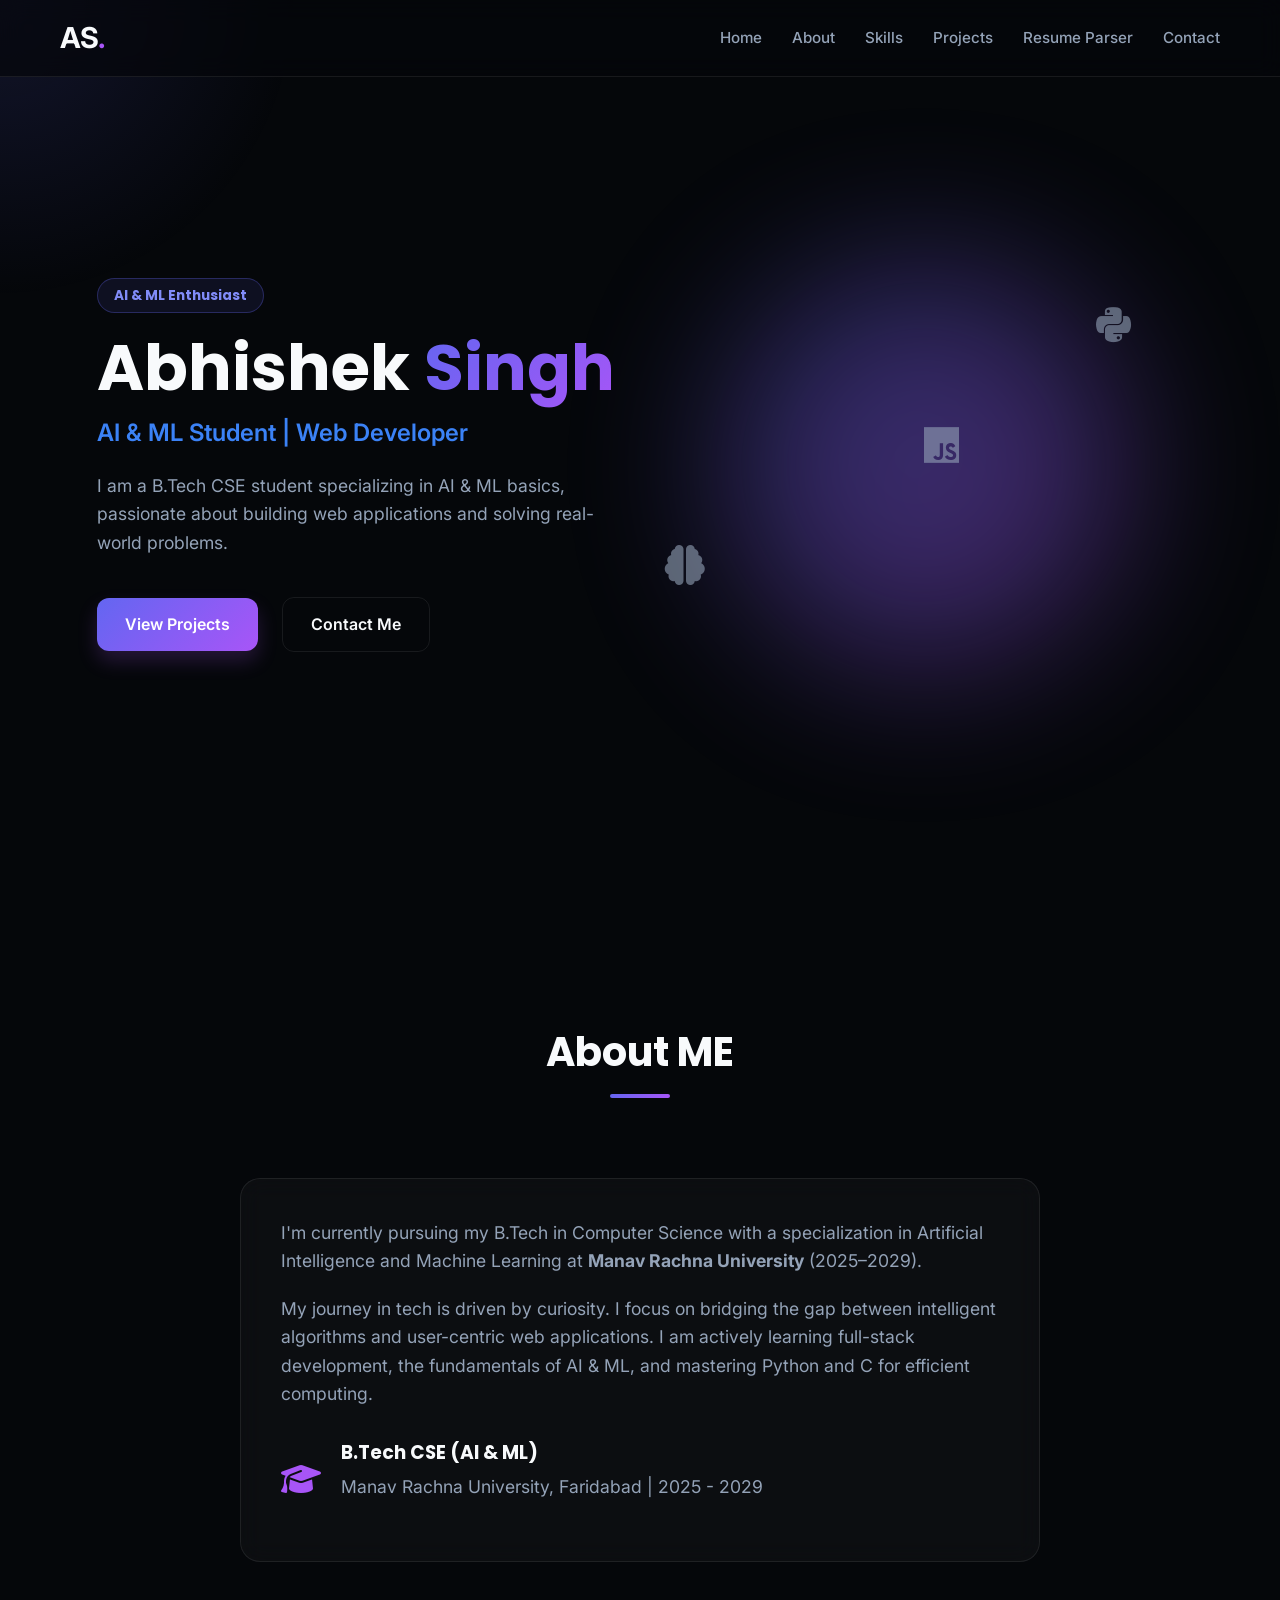
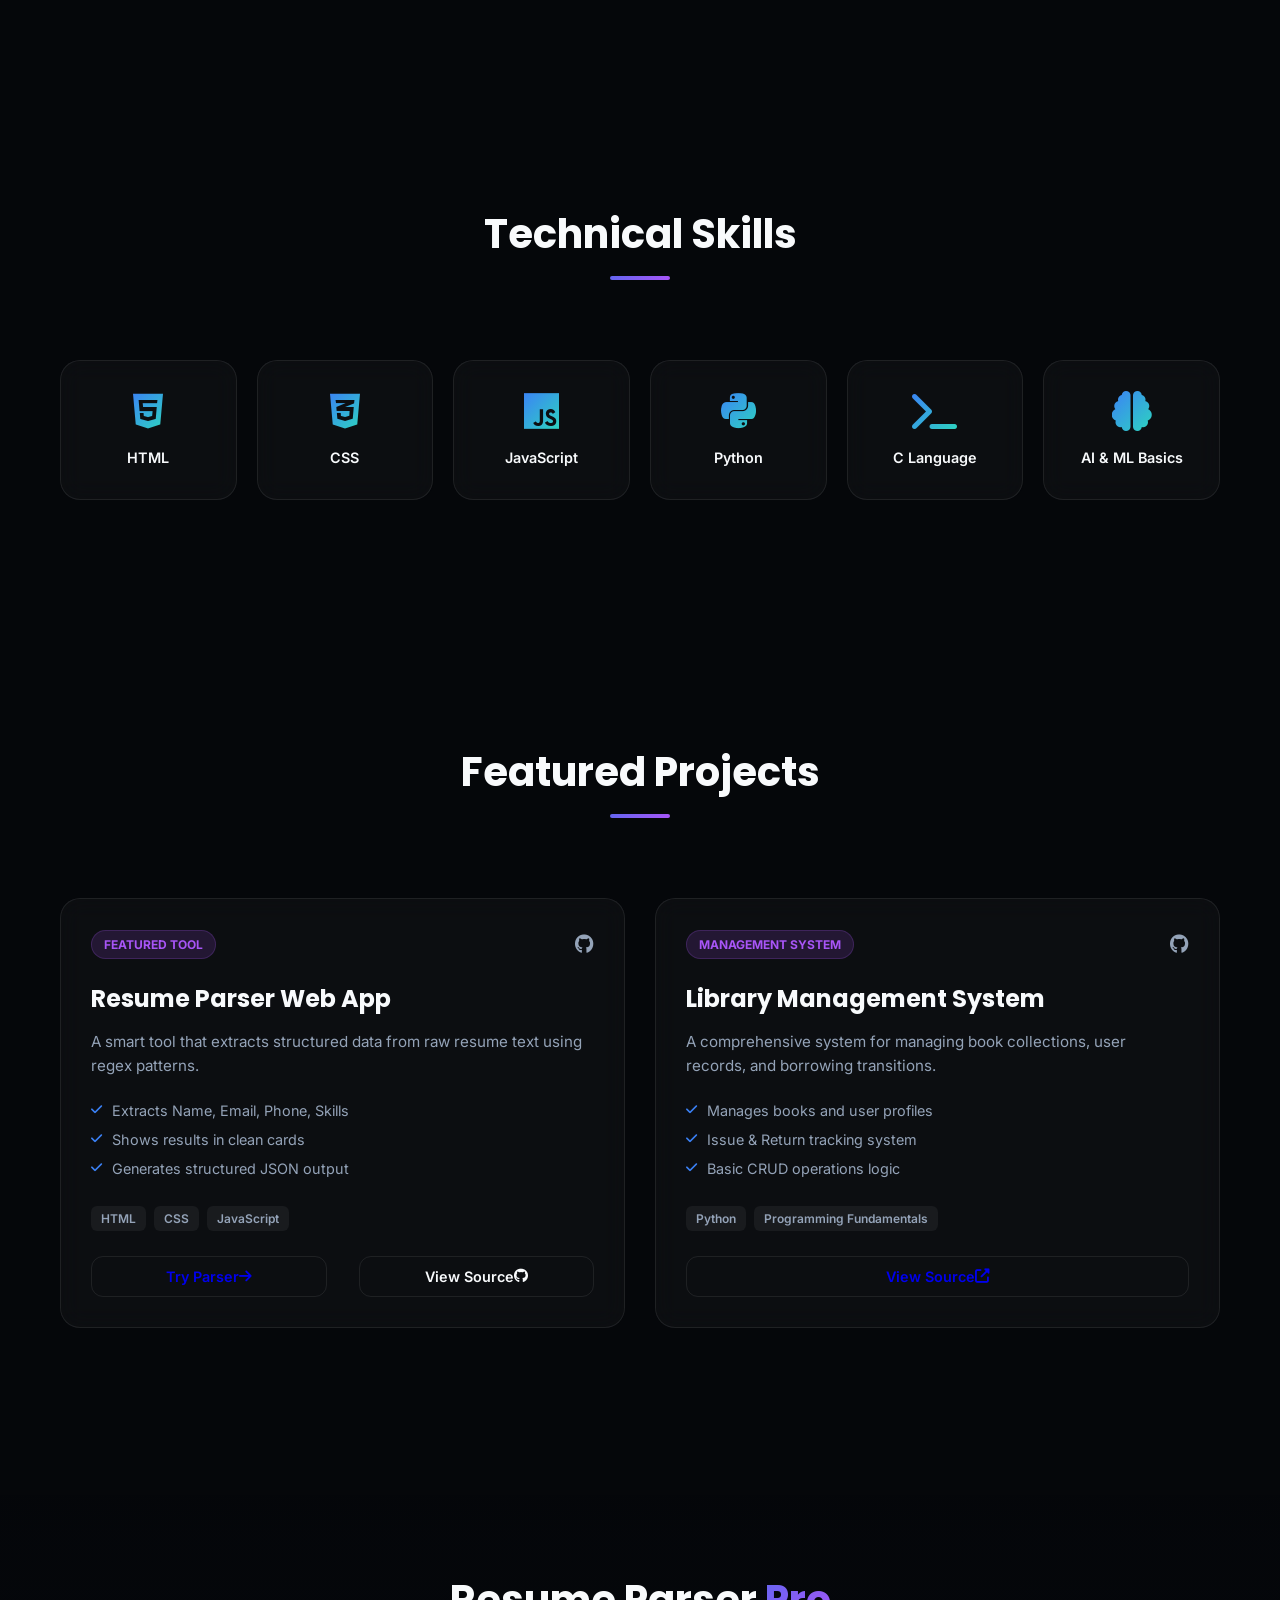
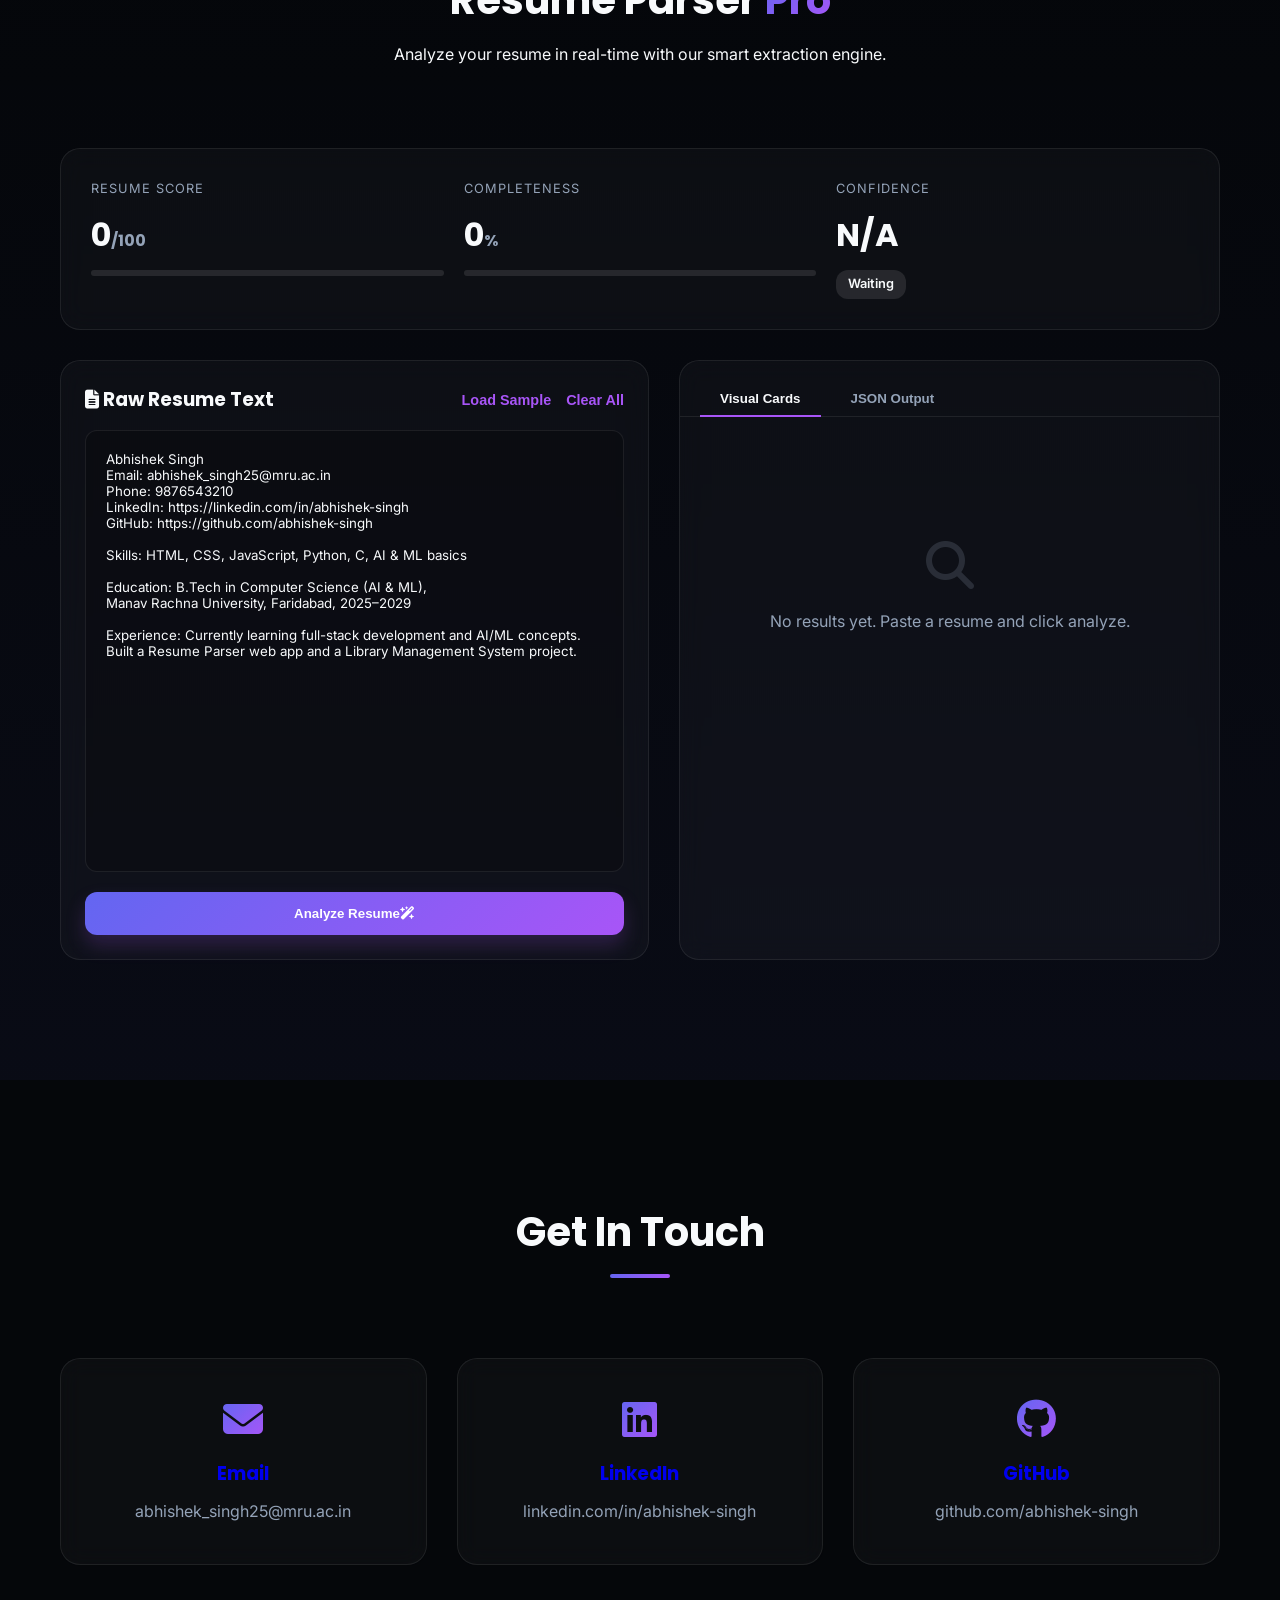
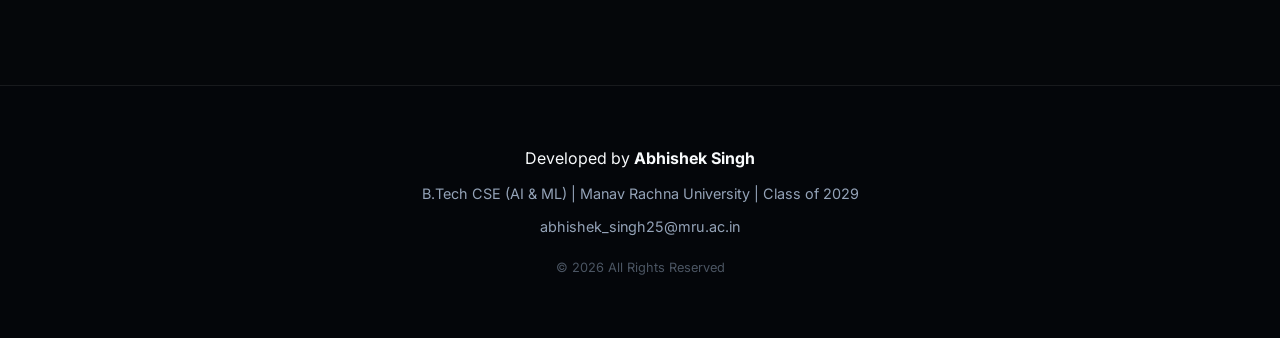
==== index.html @ dd97202a "first commit" ====
<!DOCTYPE html>
<html lang="en">
<head>
    <meta charset="UTF-8">
    <meta name="viewport" content="width=device-width, initial-scale=1.0">
    <title>Abhishek Singh | Portfolio & Resume Parser</title>
    <meta name="description" content="Portfolio of Abhishek Singh, B.Tech CSE (AI & ML) student featuring a built-in Resume Parser application.">
    <link rel="preconnect" href="https://fonts.googleapis.com">
    <link rel="preconnect" href="https://fonts.gstatic.com" crossorigin>
    <link href="https://fonts.googleapis.com/css2?family=Inter:wght@300;400;500;600;700&family=Poppins:wght@400;600;700&display=swap" rel="stylesheet">
    <link rel="stylesheet" href="https://cdnjs.cloudflare.com/ajax/libs/font-awesome/6.4.0/css/all.min.css">
    <link rel="stylesheet" href="style.css">
</head>
<body>
    <div class="cursor-glow"></div>
    
    <nav class="glass-nav">
        <div class="nav-container">
            <a href="#" class="logo">AS<span>.</span></a>
            <ul class="nav-links">
                <li><a href="#hero">Home</a></li>
                <li><a href="#about">About</a></li>
                <li><a href="#skills">Skills</a></li>
                <li><a href="#projects">Projects</a></li>
                <li><a href="#parser">Resume Parser</a></li>
                <li><a href="#contact">Contact</a></li>
            </ul>
            <div class="mobile-toggle"><i class="fas fa-bars"></i></div>
        </div>
    </nav>

    <main>
        <!-- Hero Section -->
        <section id="hero" class="hero-section">
            <div class="container">
                <div class="hero-content">
                    <h2 class="role-badge">AI & ML Enthusiast</h2>
                    <h1>Abhishek <span>Singh</span></h1>
                    <p class="hero-subtitle">AI & ML Student | Web Developer</p>
                    <p class="hero-description">
                        I am a B.Tech CSE student specializing in AI & ML basics, passionate about building web applications and solving real-world problems.
                    </p>
                    <div class="hero-cta">
                        <a href="#projects" class="btn btn-primary">View Projects</a>
                        <a href="#contact" class="btn btn-secondary">Contact Me</a>
                    </div>
                </div>
                <div class="hero-art">
                    <div class="blob"></div>
                    <div class="floating-icons">
                        <i class="fab fa-python icon-1"></i>
                        <i class="fas fa-brain icon-2"></i>
                        <i class="fab fa-js icon-3"></i>
                    </div>
                </div>
            </div>
        </section>

        <!-- About Section -->
        <section id="about" class="about-section">
            <div class="container">
                <div class="section-header">
                    <h2>About ME</h2>
                    <div class="underline"></div>
                </div>
                <div class="about-content glass-card">
                    <p>
                        I'm currently pursuing my B.Tech in Computer Science with a specialization in Artificial Intelligence and Machine Learning at <strong>Manav Rachna University</strong> (2025–2029). 
                    </p>
                    <p>
                        My journey in tech is driven by curiosity. I focus on bridging the gap between intelligent algorithms and user-centric web applications. I am actively learning full-stack development, the fundamentals of AI & ML, and mastering Python and C for efficient computing.
                    </p>
                    <div class="education">
                        <div class="edu-item">
                            <i class="fas fa-graduation-cap"></i>
                            <div>
                                <h3>B.Tech CSE (AI & ML)</h3>
                                <p>Manav Rachna University, Faridabad | 2025 - 2029</p>
                            </div>
                        </div>
                    </div>
                </div>
            </div>
        </section>

        <!-- Skills Section -->
        <section id="skills" class="skills-section">
            <div class="container">
                <div class="section-header">
                    <h2>Technical Skills</h2>
                    <div class="underline"></div>
                </div>
                <div class="skills-grid">
                    <div class="skill-card glass-card">
                        <i class="fab fa-html5"></i>
                        <span>HTML</span>
                    </div>
                    <div class="skill-card glass-card">
                        <i class="fab fa-css3-alt"></i>
                        <span>CSS</span>
                    </div>
                    <div class="skill-card glass-card">
                        <i class="fab fa-js"></i>
                        <span>JavaScript</span>
                    </div>
                    <div class="skill-card glass-card">
                        <i class="fab fa-python"></i>
                        <span>Python</span>
                    </div>
                    <div class="skill-card glass-card">
                        <i class="fas fa-terminal"></i>
                        <span>C Language</span>
                    </div>
                    <div class="skill-card glass-card">
                        <i class="fas fa-brain"></i>
                        <span>AI & ML Basics</span>
                    </div>
                </div>
            </div>
        </section>

        <!-- Projects Section -->
        <section id="projects" class="projects-section">
            <div class="container">
                <div class="section-header">
                    <h2>Featured Projects</h2>
                    <div class="underline"></div>
                </div>
                <div class="projects-grid">
                    <div class="project-card glass-card">
                        <div class="project-header">
                            <div class="project-tag">Featured Tool</div>
                            <div class="project-links">
                                <a href="https://github.com/abhishek-singh" target="_blank"><i class="fab fa-github"></i></a>
                            </div>
                        </div>
                        <h3>Resume Parser Web App</h3>
                        <p>A smart tool that extracts structured data from raw resume text using regex patterns.</p>
                        <ul class="project-features">
                            <li><i class="fas fa-check"></i> Extracts Name, Email, Phone, Skills</li>
                            <li><i class="fas fa-check"></i> Shows results in clean cards</li>
                            <li><i class="fas fa-check"></i> Generates structured JSON output</li>
                        </ul>
                        <div class="project-footer">
                            <span class="tech-tag">HTML</span>
                            <span class="tech-tag">CSS</span>
                            <span class="tech-tag">JavaScript</span>
                        </div>
                        <div class="project-actions">
                            <a href="#parser" class="btn btn-sm btn-outline">Try Parser <i class="fas fa-arrow-right"></i></a>
                            <a href="https://github.com/abhishek-singh/resume-parser" target="_blank" class="btn btn-sm btn-secondary">View Source <i class="fab fa-github"></i></a>
                        </div>
                    </div>

                    <div class="project-card glass-card">
                        <div class="project-header">
                            <div class="project-tag">Management System</div>
                            <div class="project-links">
                                <a href="https://github.com/abhishek-singh" target="_blank"><i class="fab fa-github"></i></a>
                            </div>
                        </div>
                        <h3>Library Management System</h3>
                        <p>A comprehensive system for managing book collections, user records, and borrowing transitions.</p>
                        <ul class="project-features">
                            <li><i class="fas fa-check"></i> Manages books and user profiles</li>
                            <li><i class="fas fa-check"></i> Issue & Return tracking system</li>
                            <li><i class="fas fa-check"></i> Basic CRUD operations logic</li>
                        </ul>
                        <div class="project-footer">
                            <span class="tech-tag">Python</span>
                            <span class="tech-tag">Programming Fundamentals</span>
                        </div>
                        <div class="project-actions">
                            <a href="https://github.com/abhishek-singh" target="_blank" class="btn btn-sm btn-outline">View Source <i class="fas fa-external-link-alt"></i></a>
                        </div>
                    </div>
                </div>
            </div>
        </section>

        <!-- Resume Parser Section -->
        <section id="parser" class="parser-section">
            <div class="container">
                <div class="section-header">
                    <h2>Resume Parser <span>Pro</span></h2>
                    <p>Analyze your resume in real-time with our smart extraction engine.</p>
                </div>

                <!-- Dashboard Inside Parser -->
                <div class="dashboard-grid glass-card">
                    <div class="stat-item">
                        <span class="stat-label">Resume Score</span>
                        <h4 id="score-val">0<span>/100</span></h4>
                        <div class="stat-bar"><div class="bar-fill" id="score-bar"></div></div>
                    </div>
                    <div class="stat-item">
                        <span class="stat-label">Completeness</span>
                        <h4 id="complete-val">0<span>%</span></h4>
                        <div class="stat-bar"><div class="bar-fill" id="complete-bar"></div></div>
                    </div>
                    <div class="stat-item">
                        <span class="stat-label">Confidence</span>
                        <h4 id="conf-val">N/A</h4>
                        <div class="badge" id="conf-badge">Waiting</div>
                    </div>
                </div>

                <div class="parser-workspace">
                    <div class="parser-input glass-card">
                        <div class="card-header">
                            <h3><i class="fas fa-file-alt"></i> Raw Resume Text</h3>
                            <div class="header-actions">
                                <button id="load-sample-btn" class="text-btn" onclick="loadSample()">Load Sample</button>
                                <button id="clear-btn" class="text-btn">Clear All</button>
                            </div>
                        </div>
                        <textarea id="resumeInput" placeholder="Paste resume content here... (e.g., Abhishek Singh, abhishek_singh25@mru.ac.in, +91 9876543210, Skills: Python, HTML, CSS...)"></textarea>
                        <button id="analyze-btn" class="btn btn-primary btn-block">Analyze Resume <i class="fas fa-wand-magic-sparkles"></i></button>
                    </div>

                    <div class="parser-output glass-card">
                        <div class="tabs">
                            <button class="tab-btn active" data-tab="visual">Visual Cards</button>
                            <button class="tab-btn" data-tab="json">JSON Output</button>
                        </div>
                        
                        <div id="visual-tab" class="tab-content active">
                            <div class="results-grid" id="results-display">
                                <div class="empty-state">
                                    <i class="fas fa-search"></i>
                                    <p>No results yet. Paste a resume and click analyze.</p>
                                </div>
                            </div>
                        </div>

                        <div id="json-tab" class="tab-content">
                            <pre id="json-output">{ "status": "waiting" }</pre>
                            <button id="copy-json" class="btn btn-sm">Copy JSON</button>
                        </div>
                    </div>
                </div>
            </div>
        </section>

        <!-- Contact Section -->
        <section id="contact" class="contact-section">
            <div class="container">
                <div class="section-header">
                    <h2>Get In Touch</h2>
                    <div class="underline"></div>
                </div>
                <div class="contact-grid">
                    <a href="mailto:abhishek_singh25@mru.ac.in" class="contact-card glass-card">
                        <i class="fas fa-envelope"></i>
                        <h3>Email</h3>
                        <p>abhishek_singh25@mru.ac.in</p>
                    </a>
                    <a href="https://linkedin.com/in/abhishek-singh" target="_blank" class="contact-card glass-card">
                        <i class="fab fa-linkedin"></i>
                        <h3>LinkedIn</h3>
                        <p>linkedin.com/in/abhishek-singh</p>
                    </a>
                    <a href="https://github.com/abhishek-singh" target="_blank" class="contact-card glass-card">
                        <i class="fab fa-github"></i>
                        <h3>GitHub</h3>
                        <p>github.com/abhishek-singh</p>
                    </a>
                </div>
            </div>
        </section>
    </main>

    <footer class="glass-footer">
        <div class="container">
            <p>Developed by <strong>Abhishek Singh</strong></p>
            <p class="university">B.Tech CSE (AI & ML) | Manav Rachna University | Class of 2029</p>
            <p class="university"><a href="mailto:abhishek_singh25@mru.ac.in" style="color: var(--text-secondary); text-decoration: none;">abhishek_singh25@mru.ac.in</a></p>
            <div class="footer-links">
                <p>&copy; 2026 All Rights Reserved</p>
            </div>
        </div>
    </footer>

    <script src="script.js"></script>
</body>
</html>
---- style.css ----
:root {
    --bg-color: #05070a;
    --card-bg: rgba(255, 255, 255, 0.03);
    --card-border: rgba(255, 255, 255, 0.08);
    --primary-gradient: linear-gradient(135deg, #6366f1 0%, #a855f7 100%);
    --secondary-gradient: linear-gradient(135deg, #3b82f6 0%, #2dd4bf 100%);
    --text-primary: #f8fafc;
    --text-secondary: #94a3b8;
    --accent-purple: #a855f7;
    --accent-blue: #3b82f6;
    --transition: all 0.3s cubic-bezier(0.4, 0, 0.2, 1);
    --glass-blur: blur(12px);
}

* {
    margin: 0;
    padding: 0;
    box-sizing: border-box;
    scroll-behavior: smooth;
}

body {
    font-family: 'Inter', sans-serif;
    background-color: var(--bg-color);
    color: var(--text-primary);
    line-height: 1.6;
    overflow-x: hidden;
}

h1, h2, h3, h4 {
    font-family: 'Poppins', sans-serif;
    font-weight: 700;
}

.container {
    max-width: 1200px;
    margin: 0 auto;
    padding: 0 20px;
}

/* Glassmorphism Generic Class */
.glass-card {
    background: var(--card-bg);
    backdrop-filter: var(--glass-blur);
    border: 1px solid var(--card-border);
    border-radius: 20px;
}

/* Custom Cursor Glow */
.cursor-glow {
    position: fixed;
    width: 600px;
    height: 600px;
    background: radial-gradient(circle, rgba(99, 102, 241, 0.15) 0%, transparent 70%);
    border-radius: 50%;
    pointer-events: none;
    transform: translate(-50%, -50%);
    z-index: -1;
    transition: transform 0.1s ease-out;
}

/* Navbar */
.glass-nav {
    position: fixed;
    top: 0;
    width: 100%;
    z-index: 1000;
    background: rgba(5, 7, 10, 0.7);
    backdrop-filter: var(--glass-blur);
    border-bottom: 1px solid var(--card-border);
    padding: 15px 0;
}

.nav-container {
    display: flex;
    justify-content: space-between;
    align-items: center;
    max-width: 1200px;
    margin: 0 auto;
    padding: 0 20px;
}

.logo {
    font-size: 1.8rem;
    font-weight: 700;
    color: var(--text-primary);
    text-decoration: none;
    letter-spacing: -1px;
}

.logo span {
    color: var(--accent-purple);
}

.nav-links {
    display: flex;
    list-style: none;
    gap: 30px;
}

.nav-links a {
    text-decoration: none;
    color: var(--text-secondary);
    font-weight: 500;
    font-size: 0.95rem;
    transition: var(--transition);
}

.nav-links a:hover {
    color: var(--text-primary);
}

.mobile-toggle {
    display: none;
    font-size: 1.5rem;
    cursor: pointer;
}

/* Sections Global */
section {
    padding: 120px 0;
}

.section-header {
    text-align: center;
    margin-bottom: 80px;
}

.section-header h2 {
    font-size: 2.5rem;
    margin-bottom: 10px;
}

.section-header h2 span {
    background: var(--primary-gradient);
    -webkit-background-clip: text;
    -webkit-text-fill-color: transparent;
}

.underline {
    width: 60px;
    height: 4px;
    background: var(--primary-gradient);
    margin: 0 auto;
    border-radius: 2px;
}

/* Hero Section */
.hero-section {
    min-height: 100vh;
    display: flex;
    align-items: center;
    padding-top: 150px;
    position: relative;
    overflow: hidden;
}

.hero-section .container {
    display: grid;
    grid-template-columns: 1fr 1fr;
    align-items: center;
    gap: 50px;
}

.role-badge {
    display: inline-block;
    padding: 6px 16px;
    background: rgba(99, 102, 241, 0.1);
    color: #818cf8;
    border-radius: 30px;
    font-size: 0.85rem;
    margin-bottom: 20px;
    border: 1px solid rgba(99, 102, 241, 0.3);
}

.hero-content h1 {
    font-size: 4rem;
    line-height: 1.1;
    margin-bottom: 10px;
}

.hero-content h1 span {
    background: var(--primary-gradient);
    -webkit-background-clip: text;
    -webkit-text-fill-color: transparent;
}

.hero-subtitle {
    font-size: 1.5rem;
    color: var(--accent-blue);
    margin-bottom: 20px;
    font-weight: 600;
}

.hero-description {
    font-size: 1.1rem;
    color: var(--text-secondary);
    margin-bottom: 40px;
    max-width: 500px;
}

.btn {
    display: inline-flex;
    align-items: center;
    justify-content: center;
    padding: 14px 28px;
    border-radius: 12px;
    text-decoration: none;
    font-weight: 600;
    transition: var(--transition);
    cursor: pointer;
    border: none;
}

.btn-primary {
    background: var(--primary-gradient);
    color: white;
    box-shadow: 0 10px 20px rgba(168, 85, 247, 0.2);
}

.btn-primary:hover {
    transform: translateY(-3px);
    box-shadow: 0 15px 30px rgba(168, 85, 247, 0.3);
}

.btn-secondary {
    background: transparent;
    color: var(--text-primary);
    border: 1px solid var(--card-border);
    margin-left: 20px;
}

.btn-secondary:hover {
    background: rgba(255, 255, 255, 0.05);
}

.btn-block {
    width: 100%;
}

.btn-sm {
    padding: 8px 16px;
    font-size: 0.9rem;
}

/* Hero Art - Blob */
.hero-art {
    position: relative;
    display: flex;
    justify-content: center;
}

.blob {
    width: 400px;
    height: 400px;
    background: var(--primary-gradient);
    filter: blur(80px);
    opacity: 0.4;
    border-radius: 50%;
    animation: blobify 10s infinite alternate;
}

@keyframes blobify {
    0% { transform: scale(1); }
    100% { transform: scale(1.2) translate(10px, 10px); }
}

.floating-icons i {
    position: absolute;
    font-size: 2.5rem;
    color: var(--text-secondary);
    opacity: 0.6;
    animation: float 4s infinite ease-in-out;
}

.icon-1 { top: 10%; right: 10%; animation-delay: 0s; }
.icon-2 { bottom: 20%; left: 0%; animation-delay: 1s; }
.icon-3 { top: 40%; left: 50%; animation-delay: 2s; }

@keyframes float {
    0%, 100% { transform: translateY(0); }
    50% { transform: translateY(-20px); }
}

/* About Section */
.about-content {
    padding: 40px;
    max-width: 800px;
    margin: 0 auto;
}

.about-content p {
    margin-bottom: 20px;
    font-size: 1.1rem;
    color: var(--text-secondary);
}

.education {
    margin-top: 30px;
}

.edu-item {
    display: flex;
    gap: 20px;
    align-items: center;
}

.edu-item i {
    font-size: 2rem;
    color: var(--accent-purple);
}

.edu-item h3 {
    margin-bottom: 5px;
}

/* Skills Section */
.skills-grid {
    display: grid;
    grid-template-columns: repeat(auto-fit, minmax(140px, 1fr));
    gap: 20px;
}

.skill-card {
    display: flex;
    flex-direction: column;
    align-items: center;
    padding: 30px 20px;
    transition: var(--transition);
}

.skill-card:hover {
    transform: translateY(-10px);
    background: rgba(255, 255, 255, 0.08);
    border-color: var(--accent-blue);
}

.skill-card i {
    font-size: 2.5rem;
    margin-bottom: 15px;
    background: var(--secondary-gradient);
    -webkit-background-clip: text;
    -webkit-text-fill-color: transparent;
}

.skill-card span {
    font-weight: 600;
    font-size: 0.9rem;
}

/* Projects Section */
.projects-grid {
    display: grid;
    grid-template-columns: repeat(auto-fit, minmax(400px, 1fr));
    gap: 30px;
}

.project-card {
    padding: 30px;
    position: relative;
    overflow: hidden;
    display: flex;
    flex-direction: column;
    height: 100%;
    transition: var(--transition);
}

.project-card:hover {
    transform: translateY(-8px);
    background: rgba(255, 255, 255, 0.05);
    border-color: var(--accent-purple);
}

.project-header {
    display: flex;
    justify-content: space-between;
    align-items: center;
    margin-bottom: 20px;
}

.project-tag {
    background: rgba(168, 85, 247, 0.15);
    color: var(--accent-purple);
    padding: 4px 12px;
    border-radius: 20px;
    font-size: 0.75rem;
    font-weight: 700;
    text-transform: uppercase;
    border: 1px solid rgba(168, 85, 247, 0.2);
}

.project-links a {
    color: var(--text-secondary);
    font-size: 1.2rem;
    transition: var(--transition);
}

.project-links a:hover {
    color: var(--text-primary);
}

.project-card h3 {
    font-size: 1.5rem;
    margin-bottom: 12px;
}

.project-card p {
    color: var(--text-secondary);
    margin-bottom: 20px;
    font-size: 0.95rem;
    flex-grow: 1;
}

.project-features {
    list-style: none;
    margin-bottom: 20px;
}

.project-features li {
    display: flex;
    align-items: center;
    gap: 10px;
    color: var(--text-secondary);
    font-size: 0.9rem;
    margin-bottom: 6px;
}

.project-features li i {
    color: var(--accent-blue);
    font-size: 0.8rem;
}

.project-footer {
    display: flex;
    flex-wrap: wrap;
    gap: 8px;
    margin-bottom: 25px;
}

.tech-tag {
    background: rgba(255, 255, 255, 0.05);
    padding: 3px 10px;
    border-radius: 6px;
    font-size: 0.75rem;
    font-weight: 600;
    color: var(--text-secondary);
}

.project-actions {
    display: flex;
    gap: 12px;
    margin-top: auto;
}

.project-actions .btn {
    flex: 1;
}

.btn-outline {
    background: transparent;
    border: 1px solid var(--card-border);
}

.btn-outline:hover {
    background: var(--primary-gradient);
    border-color: transparent;
    color: white;
    transform: translateY(-2px);
    box-shadow: 0 5px 15px rgba(168, 85, 247, 0.2);
}

.btn-secondary:hover {
    transform: translateY(-2px);
    box-shadow: 0 5px 15px rgba(255, 255, 255, 0.1);
}

/* Resume Parser Section */
.parser-section {
    background: linear-gradient(to bottom, transparent, rgba(99, 102, 241, 0.05));
}

.dashboard-grid {
    display: grid;
    grid-template-columns: repeat(3, 1fr);
    gap: 20px;
    padding: 30px;
    margin-bottom: 30px;
}

.stat-item {
    text-align: left;
}

.stat-label {
    font-size: 0.8rem;
    color: var(--text-secondary);
    text-transform: uppercase;
    letter-spacing: 1px;
    margin-bottom: 10px;
    display: block;
}

.stat-item h4 {
    font-size: 2rem;
    margin-bottom: 10px;
}

.stat-item h4 span {
    font-size: 1rem;
    color: var(--text-secondary);
}

.stat-bar {
    width: 100%;
    height: 6px;
    background: rgba(255, 255, 255, 0.1);
    border-radius: 10px;
    overflow: hidden;
}

.bar-fill {
    height: 100%;
    background: var(--primary-gradient);
    width: 0%;
    transition: width 1s ease-in-out;
}

.badge {
    display: inline-block;
    padding: 4px 12px;
    border-radius: 12px;
    font-size: 0.8rem;
    font-weight: 600;
    background: rgba(255, 255, 255, 0.1);
}

.badge.low { background: rgba(239, 68, 68, 0.2); color: #ef4444; }
.badge.medium { background: rgba(245, 158, 11, 0.2); color: #f59e0b; }
.badge.high { background: rgba(34, 197, 94, 0.2); color: #22c95e; }

/* Parser Workspace - 2 Columns */
.parser-workspace {
    display: flex;
    gap: 30px;
    align-items: stretch;
    min-height: 600px;
}

.card-header {
    display: flex;
    justify-content: space-between;
    align-items: center;
    margin-bottom: 15px;
}

.header-actions {
    display: flex;
    gap: 15px;
}

.text-btn {
    background: transparent;
    border: none;
    color: var(--accent-purple);
    cursor: pointer;
    font-weight: 600;
    font-size: 0.9rem;
}

.parser-input {
    flex: 1;
    display: flex;
    flex-direction: column;
    padding: 24px;
}

#resumeInput {
    width: 100%;
    flex: 1;
    background: rgba(0, 0, 0, 0.2);
    border: 1px solid var(--card-border);
    border-radius: 12px;
    padding: 20px;
    color: var(--text-primary);
    font-family: 'Inter', sans-serif;
    resize: none;
    margin-bottom: 20px;
    outline: none;
    min-height: 400px;
}

#resumeInput:focus {
    border-color: var(--accent-purple);
}

.parser-output {
    flex: 1;
    display: flex;
    flex-direction: column;
}

.tabs {
    display: flex;
    gap: 10px;
    padding: 20px 20px 0;
    border-bottom: 1px solid var(--card-border);
}

.tab-btn {
    background: transparent;
    border: none;
    color: var(--text-secondary);
    padding: 10px 20px;
    cursor: pointer;
    font-weight: 600;
    position: relative;
}

.tab-btn.active {
    color: var(--text-primary);
}

.tab-btn.active::after {
    content: '';
    position: absolute;
    bottom: -1px;
    left: 0;
    width: 100%;
    height: 2px;
    background: var(--accent-purple);
}

.tab-content {
    display: none;
    padding: 24px;
    flex: 1;
}

.tab-content.active {
    display: block;
}

/* Results Content */
.results-grid {
    display: grid;
    grid-template-columns: repeat(2, 1fr);
    gap: 15px;
}

.result-card {
    background: rgba(255, 255, 255, 0.02);
    border: 1px solid var(--card-border);
    padding: 20px;
    border-radius: 15px;
}

.result-card h4 {
    font-size: 0.8rem;
    color: var(--text-secondary);
    text-transform: uppercase;
    margin-bottom: 10px;
    display: flex;
    align-items: center;
    gap: 8px;
}

.result-card h4 i { color: var(--accent-blue); }

.result-card .val {
    font-size: 1.1rem;
    font-weight: 600;
}

.result-link {
    color: var(--accent-blue);
    text-decoration: none;
    word-break: break-all;
    transition: var(--transition);
}

.result-link:hover {
    color: var(--accent-purple);
    text-decoration: underline;
}

.tag-cloud {
    display: flex;
    flex-wrap: wrap;
    gap: 8px;
}

.tag {
    background: rgba(99, 102, 241, 0.15);
    color: #818cf8;
    padding: 4px 10px;
    border-radius: 6px;
    font-size: 0.8rem;
    font-weight: 500;
}

#json-output {
    background: #0d1117;
    padding: 20px;
    border-radius: 12px;
    color: #d1d5db;
    font-family: 'Courier New', Courier, monospace;
    font-size: 0.85rem;
    white-space: pre-wrap;
    margin-bottom: 15px;
}

.empty-state {
    grid-column: 1 / -1;
    text-align: center;
    padding: 100px 0;
    color: var(--text-secondary);
}

.empty-state i {
    font-size: 3rem;
    margin-bottom: 20px;
    opacity: 0.2;
}

/* Contact Section */
.contact-grid {
    display: grid;
    grid-template-columns: repeat(3, 1fr);
    gap: 30px;
}

.contact-card {
    padding: 40px;
    text-align: center;
    transition: var(--transition);
    text-decoration: none;
}

.contact-card:hover {
    transform: translateY(-10px);
    border-color: var(--accent-purple);
}

.contact-card i {
    font-size: 2.5rem;
    margin-bottom: 20px;
    background: var(--primary-gradient);
    -webkit-background-clip: text;
    -webkit-text-fill-color: transparent;
}

.contact-card h3 {
    margin-bottom: 10px;
}

.contact-card p {
    color: var(--text-secondary);
}

/* FooterStyles */
.glass-footer {
    padding: 60px 0;
    text-align: center;
    border-top: 1px solid var(--card-border);
    background: rgba(5, 7, 10, 0.5);
}

.university {
    color: var(--text-secondary);
    margin: 10px 0;
    font-size: 0.9rem;
}

.footer-links {
    margin-top: 20px;
    font-size: 0.8rem;
    color: #4b5563;
}

/* Mobile Responsive */
@media (max-width: 992px) {
    .parser-workspace {
        flex-direction: column;
    }
    
    .hero-section .container {
        grid-template-columns: 1fr;
        text-align: center;
    }
    
    .hero-description {
        margin: 0 auto 40px;
    }
    
    .dashboard-grid {
        grid-template-columns: 1fr;
    }
}

@media (max-width: 768px) {
.nav-links.active {
        display: flex !important;
        flex-direction: column;
        position: absolute;
        top: 100%;
        left: 0;
        width: 100%;
        background: rgba(5, 7, 10, 0.95);
        backdrop-filter: blur(20px);
        padding: 40px 20px;
        border-bottom: 1px solid var(--card-border);
        gap: 25px;
        text-align: center;
    }
    
    .mobile-toggle {
        display: block;
    }
    
    .hero-content h1 {
        font-size: 2.8rem;
    }
    
    .contact-grid {
        grid-template-columns: 1fr;
    }
}
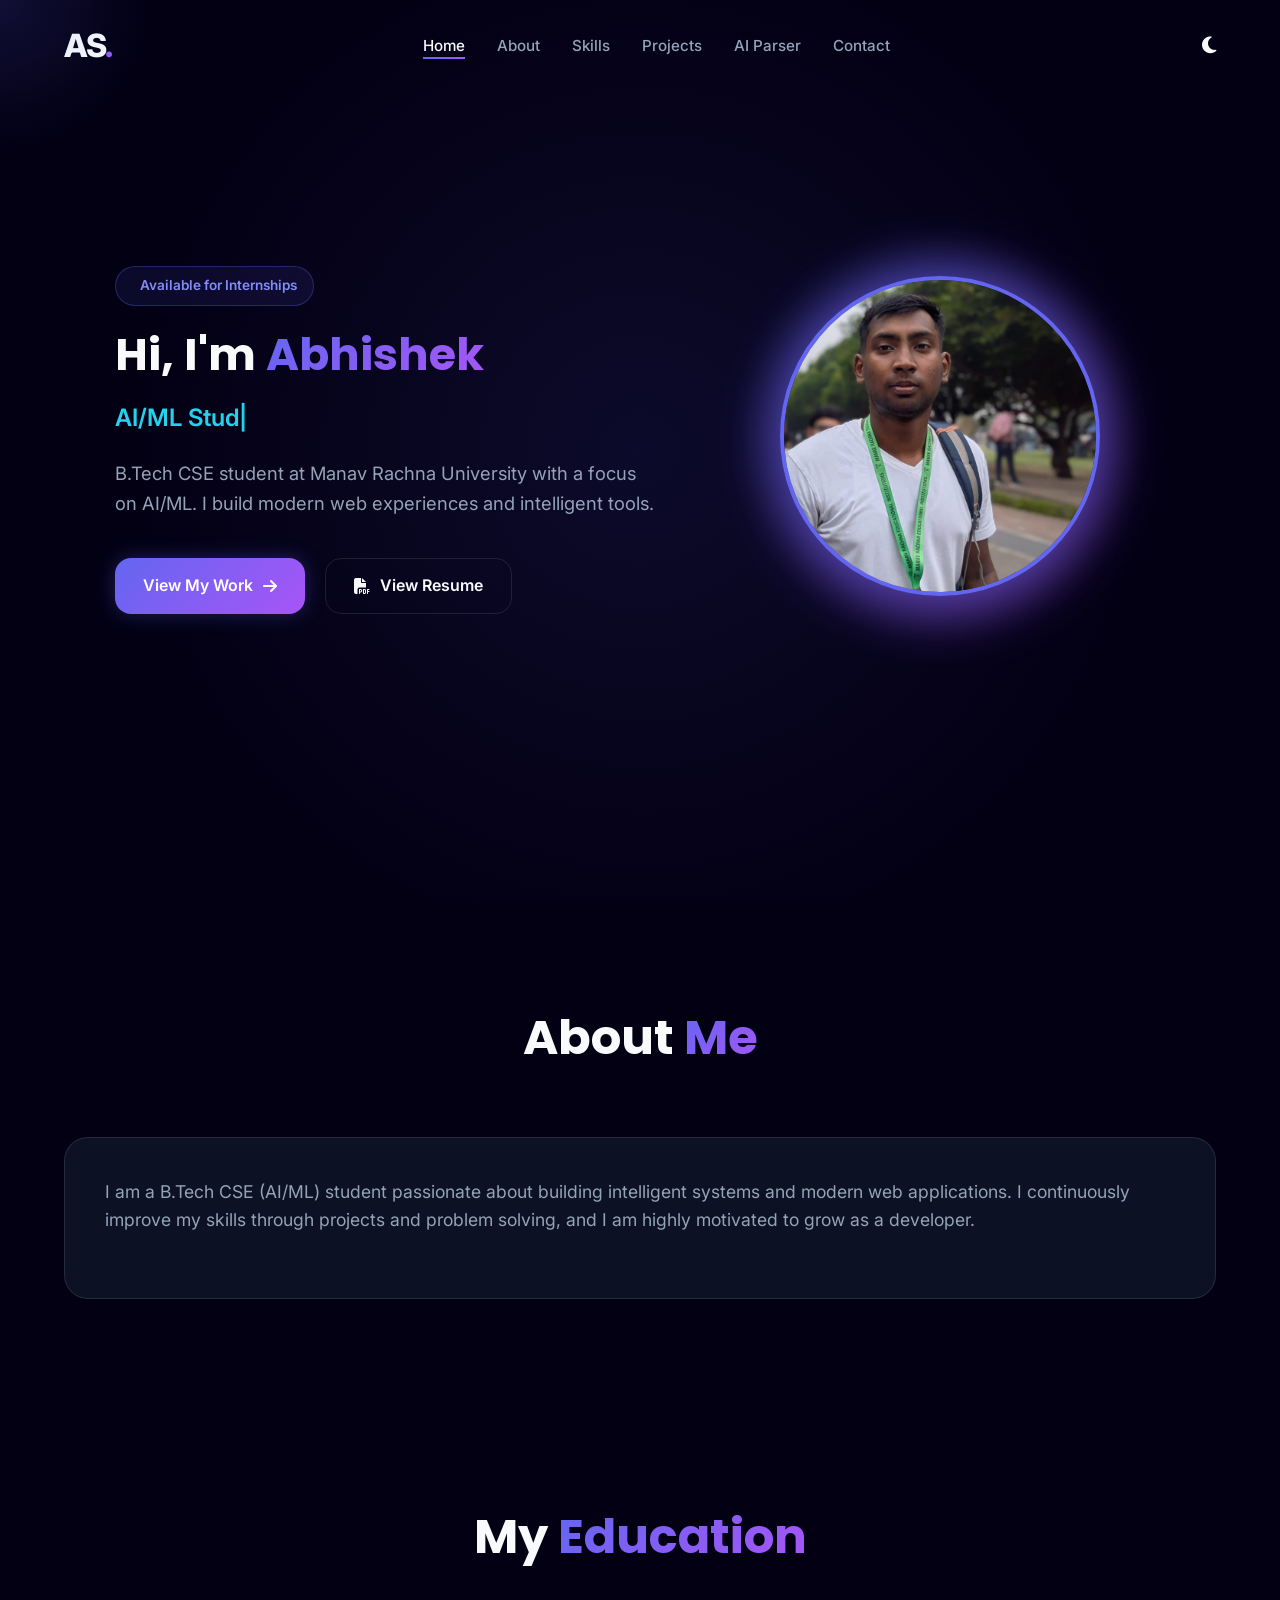
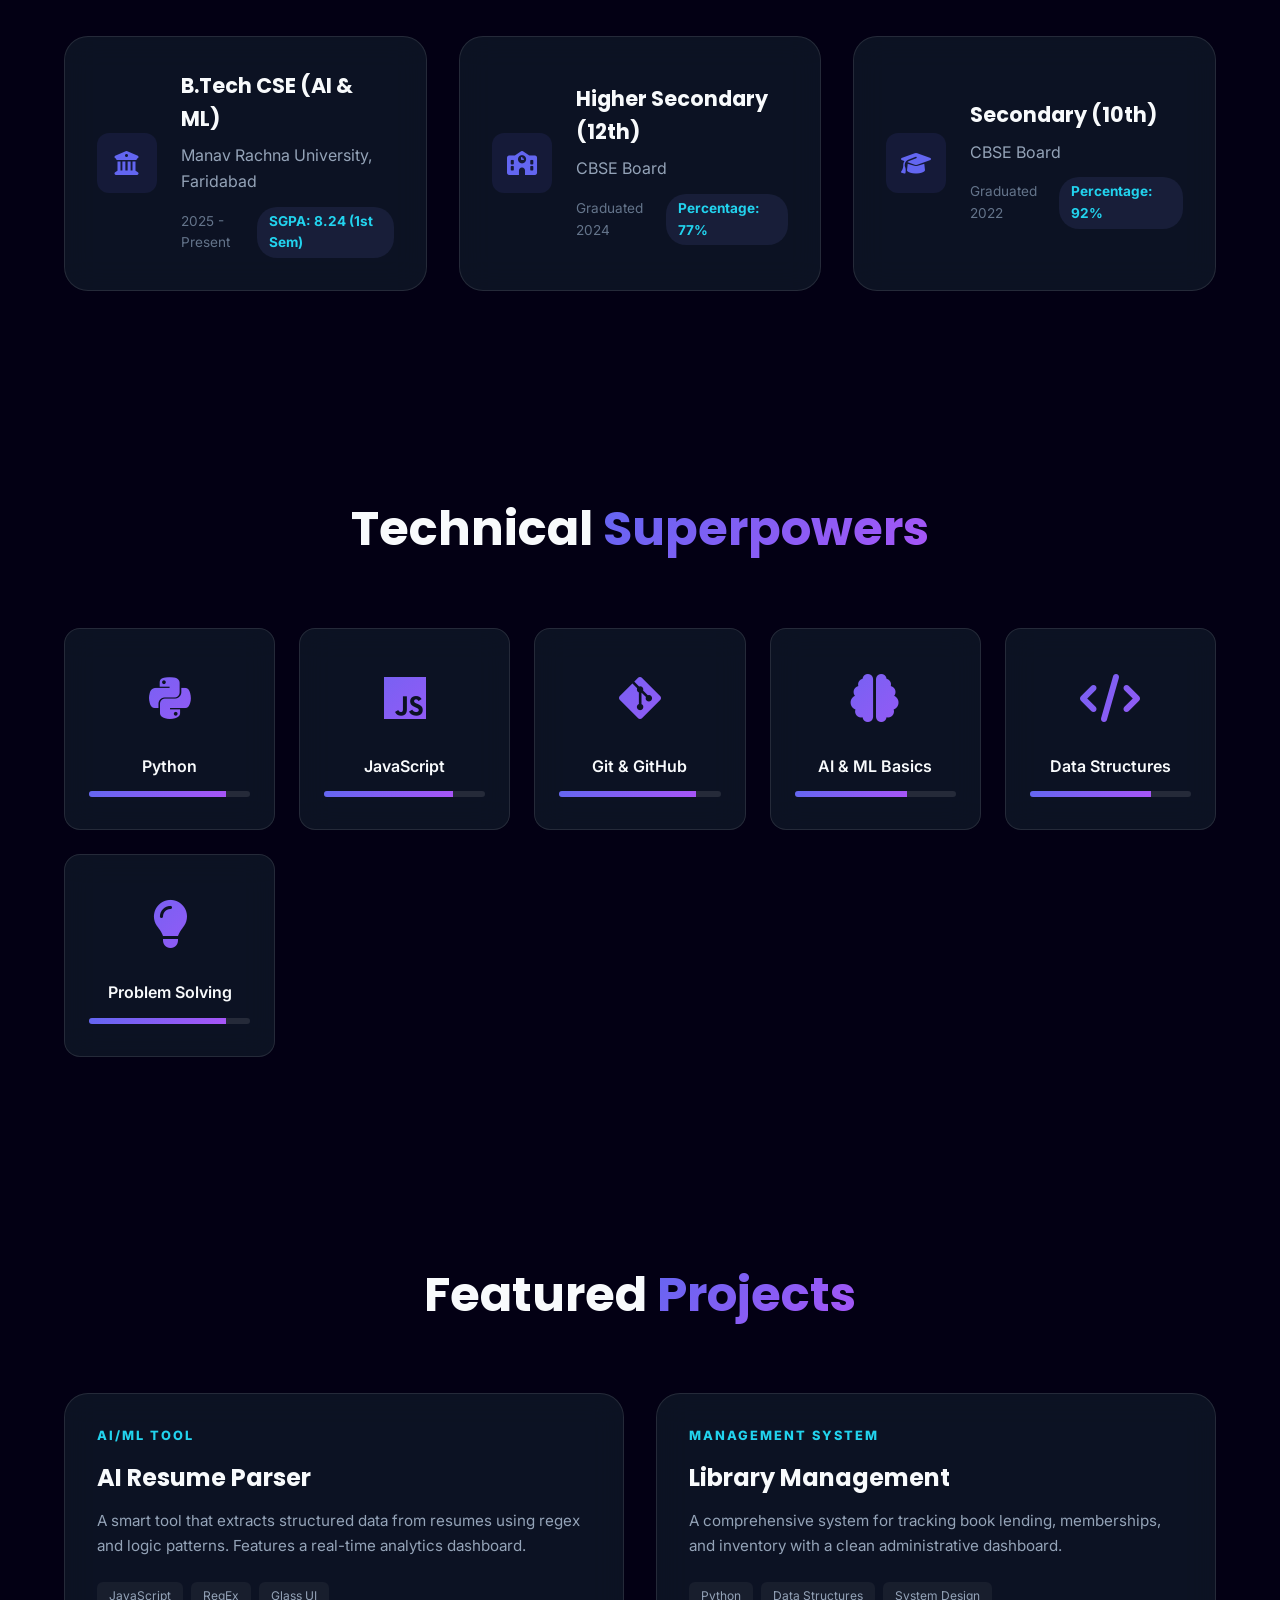
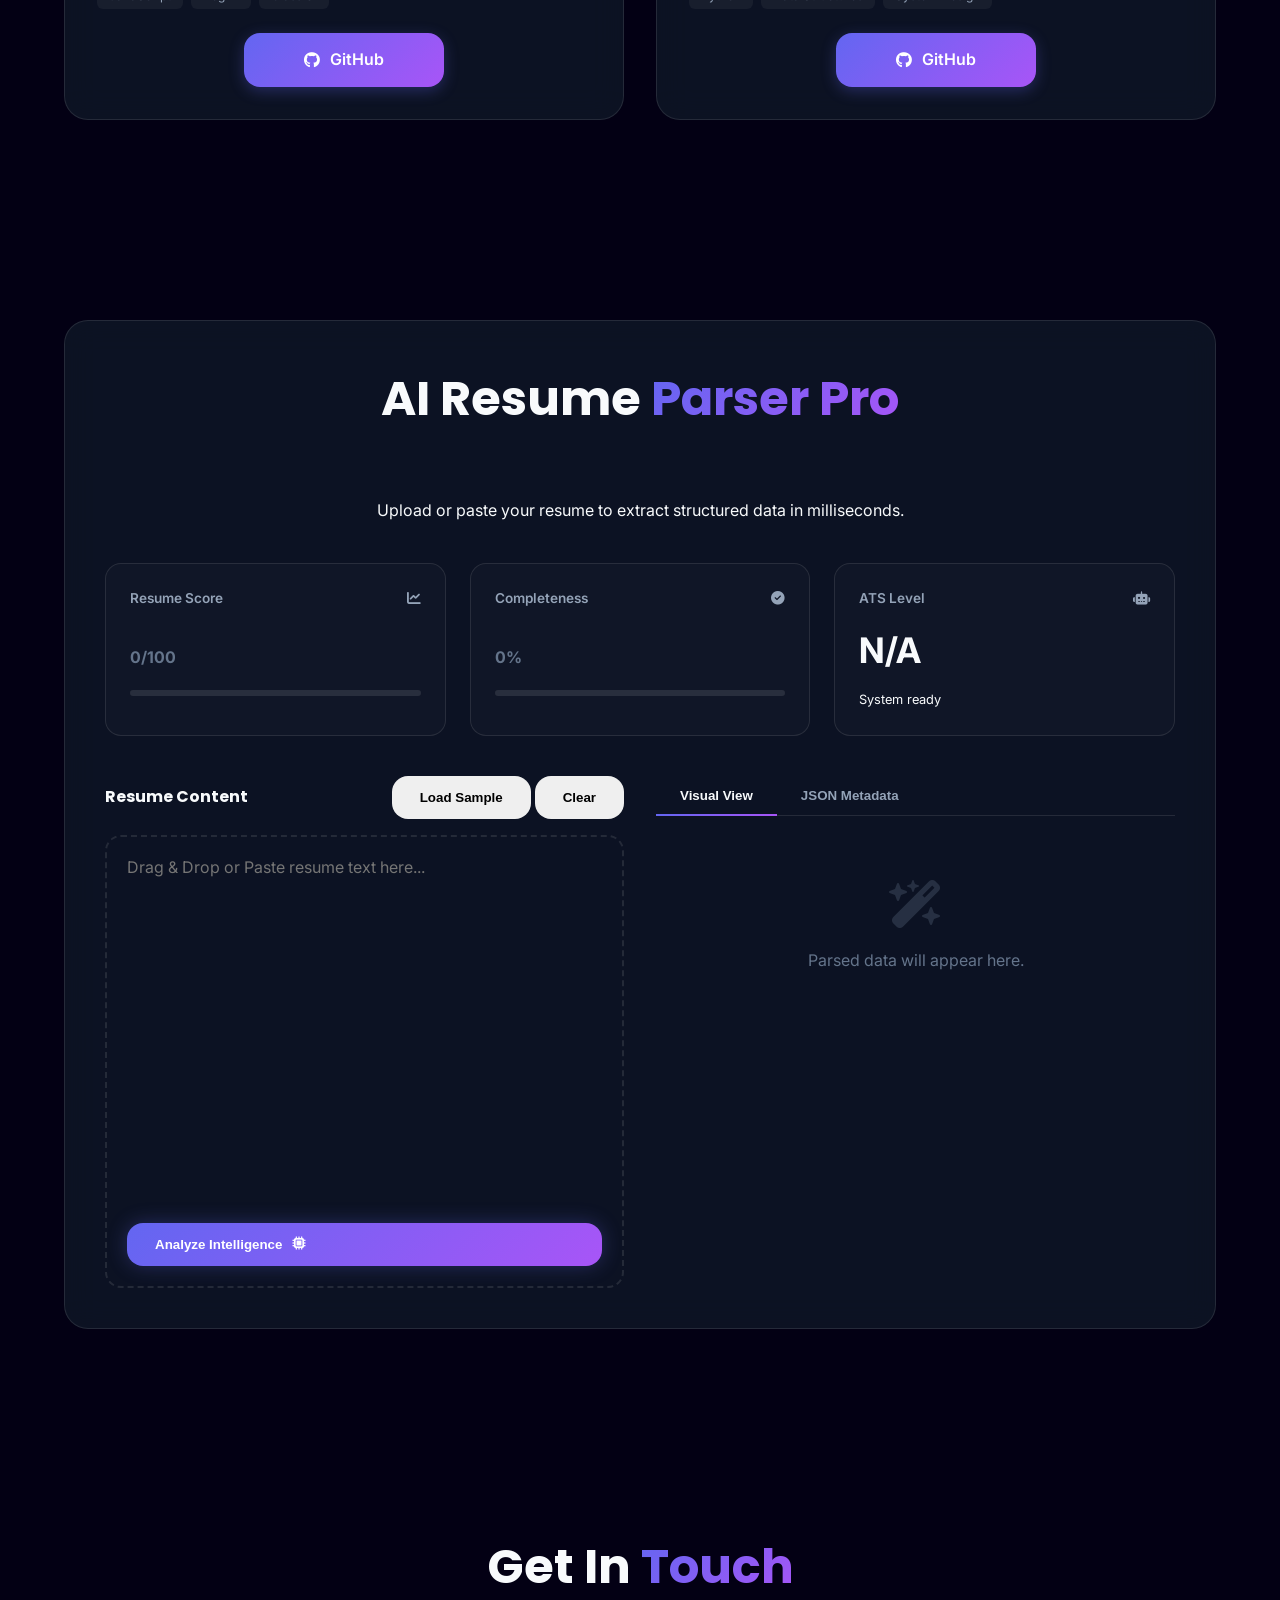
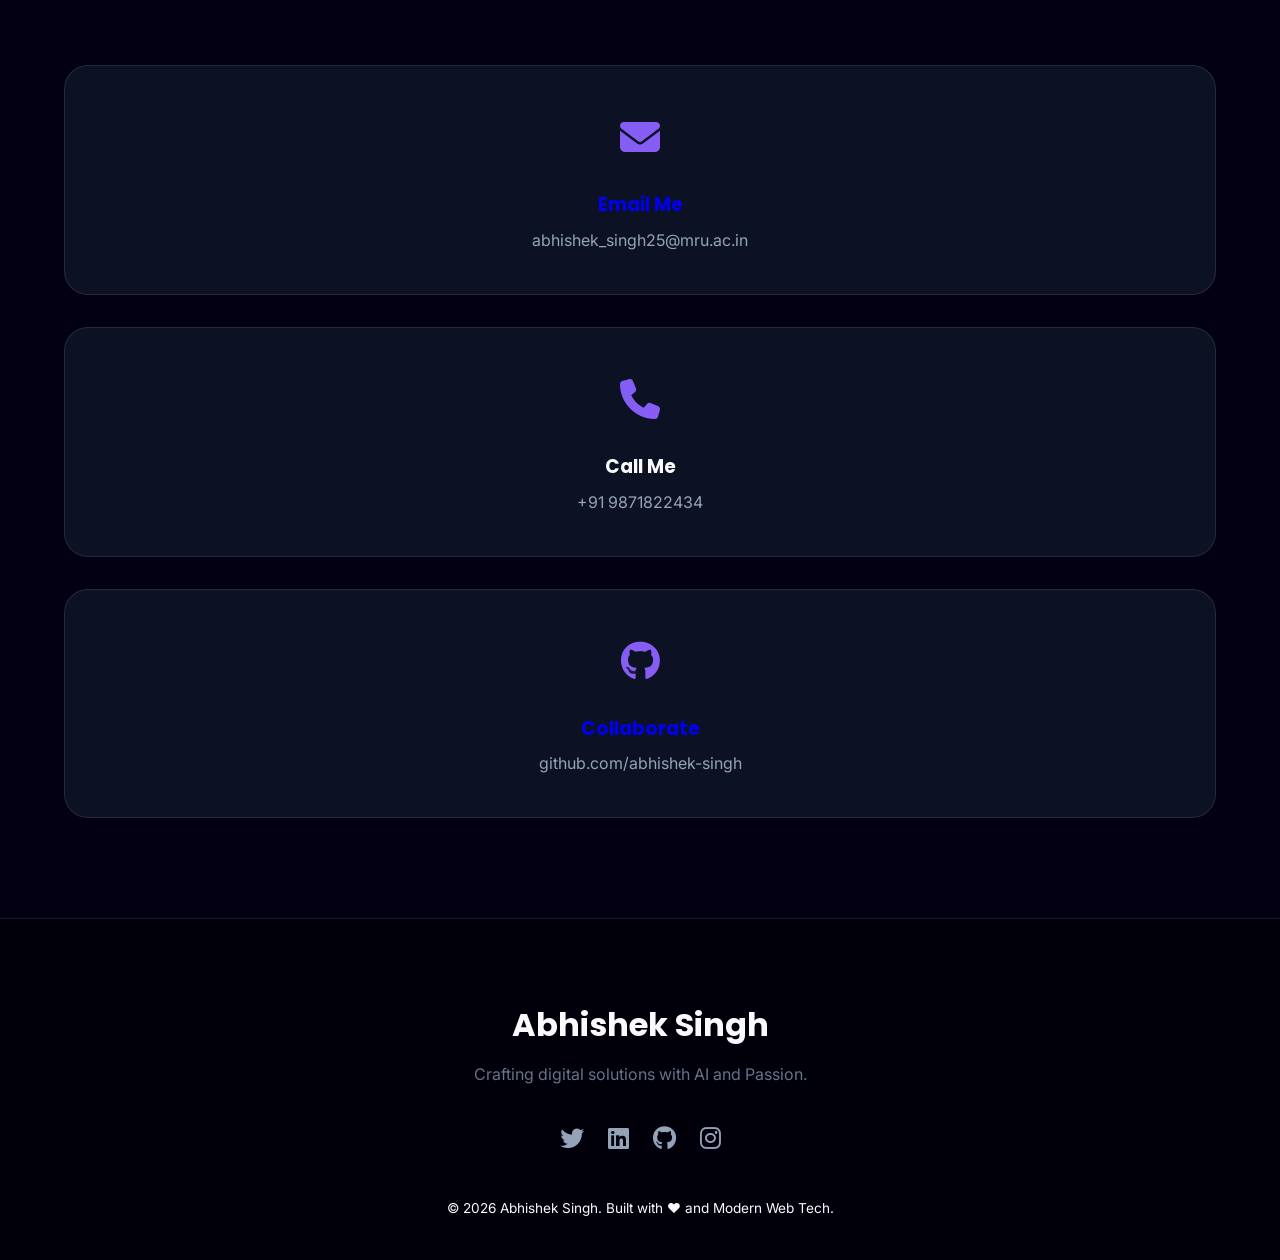
==== commit a1a86384: "updated portfolio" ====
--- a/index.html
+++ b/index.html
@@ -1,81 +1,137 @@
 <!DOCTYPE html>
 <html lang="en">
+
 <head>
     <meta charset="UTF-8">
     <meta name="viewport" content="width=device-width, initial-scale=1.0">
-    <title>Abhishek Singh | Portfolio & Resume Parser</title>
-    <meta name="description" content="Portfolio of Abhishek Singh, B.Tech CSE (AI & ML) student featuring a built-in Resume Parser application.">
+    <title>Abhishek Singh | Portfolio & AI Resume Parser</title>
+    <meta name="description"
+        content="Professional portfolio of Abhishek Singh, a B.Tech CSE Student specializing in AI & ML. Featuring a smart Resume Parser tool.">
+
+    <!-- Fonts -->
     <link rel="preconnect" href="https://fonts.googleapis.com">
     <link rel="preconnect" href="https://fonts.gstatic.com" crossorigin>
-    <link href="https://fonts.googleapis.com/css2?family=Inter:wght@300;400;500;600;700&family=Poppins:wght@400;600;700&display=swap" rel="stylesheet">
+    <link
+        href="https://fonts.googleapis.com/css2?family=Inter:wght@300;400;500;600;700&family=Poppins:wght@400;600;700;800&display=swap"
+        rel="stylesheet">
+
+    <!-- Icons -->
     <link rel="stylesheet" href="https://cdnjs.cloudflare.com/ajax/libs/font-awesome/6.4.0/css/all.min.css">
+
     <link rel="stylesheet" href="style.css">
 </head>
-<body>
-    <div class="cursor-glow"></div>
-    
-    <nav class="glass-nav">
-        <div class="nav-container">
-            <a href="#" class="logo">AS<span>.</span></a>
-            <ul class="nav-links">
-                <li><a href="#hero">Home</a></li>
-                <li><a href="#about">About</a></li>
-                <li><a href="#skills">Skills</a></li>
-                <li><a href="#projects">Projects</a></li>
-                <li><a href="#parser">Resume Parser</a></li>
-                <li><a href="#contact">Contact</a></li>
+
+<body class="dark-mode">
+    <div class="cursor-glow" id="cursor-glow"></div>
+
+    <!-- Navbar -->
+    <nav class="navbar" id="navbar">
+        <div class="container nav-content">
+            <a href="#hero" class="logo">AS<span>.</span></a>
+
+            <ul class="nav-menu" id="nav-menu">
+                <li><a href="#hero" class="nav-link active">Home</a></li>
+                <li><a href="#about" class="nav-link">About</a></li>
+                <li><a href="#skills" class="nav-link">Skills</a></li>
+                <li><a href="#projects" class="nav-link">Projects</a></li>
+                <li><a href="#parser" class="nav-link">AI Parser</a></li>
+                <li><a href="#contact" class="nav-link">Contact</a></li>
             </ul>
-            <div class="mobile-toggle"><i class="fas fa-bars"></i></div>
+
+            <div class="nav-actions">
+                <button class="theme-toggle" id="theme-toggle" aria-label="Toggle Theme">
+                    <i class="fas fa-moon"></i>
+                </button>
+                <div class="mobile-menu-btn" id="mobile-menu-btn">
+                    <i class="fas fa-bars"></i>
+                </div>
+            </div>
         </div>
     </nav>
 
     <main>
         <!-- Hero Section -->
-        <section id="hero" class="hero-section">
-            <div class="container">
-                <div class="hero-content">
-                    <h2 class="role-badge">AI & ML Enthusiast</h2>
-                    <h1>Abhishek <span>Singh</span></h1>
-                    <p class="hero-subtitle">AI & ML Student | Web Developer</p>
-                    <p class="hero-description">
-                        I am a B.Tech CSE student specializing in AI & ML basics, passionate about building web applications and solving real-world problems.
-                    </p>
-                    <div class="hero-cta">
-                        <a href="#projects" class="btn btn-primary">View Projects</a>
-                        <a href="#contact" class="btn btn-secondary">Contact Me</a>
-                    </div>
-                </div>
-                <div class="hero-art">
-                    <div class="blob"></div>
-                    <div class="floating-icons">
-                        <i class="fab fa-python icon-1"></i>
-                        <i class="fas fa-brain icon-2"></i>
-                        <i class="fab fa-js icon-3"></i>
+        <section id="hero" class="hero">
+            <div class="hero-bg-glow"></div>
+            <div class="container">
+                <div class="hero-grid">
+                    <div class="hero-content reveal">
+                        <div class="hero-badge">
+                            <i class="fas fa-sparkles"></i>
+                            <span>Available for Internships</span>
+                        </div>
+                        <h1 class="hero-title">Hi, I'm <span>Abhishek</span></h1>
+                        <div class="typing-container">
+                            <span id="typing-text"></span><span class="cursor">|</span>
+                        </div>
+                        <p class="hero-desc">
+                            B.Tech CSE student at Manav Rachna University with a focus on AI/ML. I build modern web experiences and intelligent tools.
+                        </p>
+                        <div class="hero-btns">
+                            <a href="#projects" class="btn btn-primary">View My Work <i class="fas fa-arrow-right"></i></a>
+                            <a href="resume.html" target="_blank" class="btn btn-outline"><i class="fas fa-file-pdf"></i> View Resume</a>
+                        </div>
+                    </div>
+                    
+                    <div class="hero-art-container reveal">
+                        <div class="hero-image-wrapper">
+                            <img src="profile.jpg" alt="" class="hero-image" onerror="this.parentElement.style.display='none'">
+                            <div class="image-glow"></div>
+                        </div>
                     </div>
                 </div>
             </div>
         </section>
 
         <!-- About Section -->
-        <section id="about" class="about-section">
-            <div class="container">
-                <div class="section-header">
-                    <h2>About ME</h2>
-                    <div class="underline"></div>
-                </div>
-                <div class="about-content glass-card">
-                    <p>
-                        I'm currently pursuing my B.Tech in Computer Science with a specialization in Artificial Intelligence and Machine Learning at <strong>Manav Rachna University</strong> (2025–2029). 
-                    </p>
-                    <p>
-                        My journey in tech is driven by curiosity. I focus on bridging the gap between intelligent algorithms and user-centric web applications. I am actively learning full-stack development, the fundamentals of AI & ML, and mastering Python and C for efficient computing.
-                    </p>
-                    <div class="education">
-                        <div class="edu-item">
-                            <i class="fas fa-graduation-cap"></i>
-                            <div>
-                                <h3>B.Tech CSE (AI & ML)</h3>
-                                <p>Manav Rachna University, Faridabad | 2025 - 2029</p>
+        <section id="about" class="about">
+            <div class="container">
+                <h2 class="section-title reveal">About <span>Me</span></h2>
+                <div class="about-card glass-effect reveal">
+                    <div class="about-text">
+                        <p>
+                            I am a B.Tech CSE (AI/ML) student passionate about building intelligent systems and modern web applications. I continuously improve my skills through projects and problem solving, and I am highly motivated to grow as a developer.
+                        </p>
+                    </div>
+                </div>
+            </div>
+        </section>
+
+        <!-- Education Section -->
+        <section id="education" class="education">
+            <div class="container">
+                <h2 class="section-title reveal">My <span>Education</span></h2>
+                <div class="edu-grid">
+                    <div class="edu-card glass-effect reveal">
+                        <div class="edu-icon"><i class="fas fa-university"></i></div>
+                        <div class="edu-info">
+                            <h3>B.Tech CSE (AI & ML)</h3>
+                            <p>Manav Rachna University, Faridabad</p>
+                            <div class="edu-meta">
+                                <span>2025 - Present</span>
+                                <span class="score">SGPA: 8.24 (1st Sem)</span>
+                            </div>
+                        </div>
+                    </div>
+                    <div class="edu-card glass-effect reveal">
+                        <div class="edu-icon"><i class="fas fa-school"></i></div>
+                        <div class="edu-info">
+                            <h3>Higher Secondary (12th)</h3>
+                            <p>CBSE Board</p>
+                            <div class="edu-meta">
+                                <span>Graduated 2024</span>
+                                <span class="score">Percentage: 77%</span>
+                            </div>
+                        </div>
+                    </div>
+                    <div class="edu-card glass-effect reveal">
+                        <div class="edu-icon"><i class="fas fa-graduation-cap"></i></div>
+                        <div class="edu-info">
+                            <h3>Secondary (10th)</h3>
+                            <p>CBSE Board</p>
+                            <div class="edu-meta">
+                                <span>Graduated 2022</span>
+                                <span class="score">Percentage: 92%</span>
                             </div>
                         </div>
                     </div>
@@ -84,94 +140,92 @@
         </section>
 
         <!-- Skills Section -->
-        <section id="skills" class="skills-section">
-            <div class="container">
-                <div class="section-header">
-                    <h2>Technical Skills</h2>
-                    <div class="underline"></div>
-                </div>
+        <section id="skills" class="skills">
+            <div class="container">
+                <h2 class="section-title reveal">Technical <span>Superpowers</span></h2>
                 <div class="skills-grid">
-                    <div class="skill-card glass-card">
-                        <i class="fab fa-html5"></i>
-                        <span>HTML</span>
-                    </div>
-                    <div class="skill-card glass-card">
-                        <i class="fab fa-css3-alt"></i>
-                        <span>CSS</span>
-                    </div>
-                    <div class="skill-card glass-card">
-                        <i class="fab fa-js"></i>
-                        <span>JavaScript</span>
-                    </div>
-                    <div class="skill-card glass-card">
-                        <i class="fab fa-python"></i>
-                        <span>Python</span>
-                    </div>
-                    <div class="skill-card glass-card">
-                        <i class="fas fa-terminal"></i>
-                        <span>C Language</span>
-                    </div>
-                    <div class="skill-card glass-card">
-                        <i class="fas fa-brain"></i>
-                        <span>AI & ML Basics</span>
+                    <div class="skill-card glass-effect reveal">
+                        <div class="skill-icon"><i class="fab fa-python"></i></div>
+                        <div class="skill-name">Python</div>
+                        <div class="skill-progress-bg">
+                            <div class="skill-progress-fill" data-progress="85%"></div>
+                        </div>
+                    </div>
+                    <div class="skill-card glass-effect reveal">
+                        <div class="skill-icon"><i class="fab fa-js"></i></div>
+                        <div class="skill-name">JavaScript</div>
+                        <div class="skill-progress-bg">
+                            <div class="skill-progress-fill" data-progress="80%"></div>
+                        </div>
+                    </div>
+                    <div class="skill-card glass-effect reveal">
+                        <div class="skill-icon"><i class="fab fa-git-alt"></i></div>
+                        <div class="skill-name">Git & GitHub</div>
+                        <div class="skill-progress-bg">
+                            <div class="skill-progress-fill" data-progress="85%"></div>
+                        </div>
+                    </div>
+                    <div class="skill-card glass-effect reveal">
+                        <div class="skill-icon"><i class="fas fa-brain"></i></div>
+                        <div class="skill-name">AI & ML Basics</div>
+                        <div class="skill-progress-bg">
+                            <div class="skill-progress-fill" data-progress="70%"></div>
+                        </div>
+                    </div>
+                    <div class="skill-card glass-effect reveal">
+                        <div class="skill-icon"><i class="fas fa-code"></i></div>
+                        <div class="skill-name">Data Structures</div>
+                        <div class="skill-progress-bg">
+                            <div class="skill-progress-fill" data-progress="75%"></div>
+                        </div>
+                    </div>
+                    <div class="skill-card glass-effect reveal">
+                        <div class="skill-icon"><i class="fas fa-lightbulb"></i></div>
+                        <div class="skill-name">Problem Solving</div>
+                        <div class="skill-progress-bg">
+                            <div class="skill-progress-fill" data-progress="85%"></div>
+                        </div>
                     </div>
                 </div>
             </div>
         </section>
 
         <!-- Projects Section -->
-        <section id="projects" class="projects-section">
-            <div class="container">
-                <div class="section-header">
-                    <h2>Featured Projects</h2>
-                    <div class="underline"></div>
-                </div>
+        <section id="projects" class="projects">
+            <div class="container">
+                <h2 class="section-title reveal">Featured <span>Projects</span></h2>
                 <div class="projects-grid">
-                    <div class="project-card glass-card">
-                        <div class="project-header">
-                            <div class="project-tag">Featured Tool</div>
+                    <!-- Project 1 -->
+                    <div class="project-card glass-effect reveal">
+                        <div class="project-info">
+                            <span class="project-tag">AI/ML Tool</span>
+                            <h3 class="project-title">AI Resume Parser</h3>
+                            <p class="project-desc">A smart tool that extracts structured data from resumes using regex and logic patterns. Features a real-time analytics dashboard.</p>
+                            <div class="project-tech">
+                                <span class="tech-tag">JavaScript</span>
+                                <span class="tech-tag">RegEx</span>
+                                <span class="tech-tag">Glass UI</span>
+                            </div>
                             <div class="project-links">
-                                <a href="https://github.com/abhishek-singh" target="_blank"><i class="fab fa-github"></i></a>
-                            </div>
-                        </div>
-                        <h3>Resume Parser Web App</h3>
-                        <p>A smart tool that extracts structured data from raw resume text using regex patterns.</p>
-                        <ul class="project-features">
-                            <li><i class="fas fa-check"></i> Extracts Name, Email, Phone, Skills</li>
-                            <li><i class="fas fa-check"></i> Shows results in clean cards</li>
-                            <li><i class="fas fa-check"></i> Generates structured JSON output</li>
-                        </ul>
-                        <div class="project-footer">
-                            <span class="tech-tag">HTML</span>
-                            <span class="tech-tag">CSS</span>
-                            <span class="tech-tag">JavaScript</span>
-                        </div>
-                        <div class="project-actions">
-                            <a href="#parser" class="btn btn-sm btn-outline">Try Parser <i class="fas fa-arrow-right"></i></a>
-                            <a href="https://github.com/abhishek-singh/resume-parser" target="_blank" class="btn btn-sm btn-secondary">View Source <i class="fab fa-github"></i></a>
-                        </div>
-                    </div>
-
-                    <div class="project-card glass-card">
-                        <div class="project-header">
-                            <div class="project-tag">Management System</div>
+                                <a href="https://github.com/abhishek-singh" target="_blank" class="btn btn-primary btn-centered"><i class="fab fa-github"></i> GitHub</a>
+                            </div>
+                        </div>
+                    </div>
+
+                    <!-- Project 2 -->
+                    <div class="project-card glass-effect reveal">
+                        <div class="project-info">
+                            <span class="project-tag">Management System</span>
+                            <h3 class="project-title">Library Management</h3>
+                            <p class="project-desc">A comprehensive system for tracking book lending, memberships, and inventory with a clean administrative dashboard.</p>
+                            <div class="project-tech">
+                                <span class="tech-tag">Python</span>
+                                <span class="tech-tag">Data Structures</span>
+                                <span class="tech-tag">System Design</span>
+                            </div>
                             <div class="project-links">
-                                <a href="https://github.com/abhishek-singh" target="_blank"><i class="fab fa-github"></i></a>
-                            </div>
-                        </div>
-                        <h3>Library Management System</h3>
-                        <p>A comprehensive system for managing book collections, user records, and borrowing transitions.</p>
-                        <ul class="project-features">
-                            <li><i class="fas fa-check"></i> Manages books and user profiles</li>
-                            <li><i class="fas fa-check"></i> Issue & Return tracking system</li>
-                            <li><i class="fas fa-check"></i> Basic CRUD operations logic</li>
-                        </ul>
-                        <div class="project-footer">
-                            <span class="tech-tag">Python</span>
-                            <span class="tech-tag">Programming Fundamentals</span>
-                        </div>
-                        <div class="project-actions">
-                            <a href="https://github.com/abhishek-singh" target="_blank" class="btn btn-sm btn-outline">View Source <i class="fas fa-external-link-alt"></i></a>
+                                <a href="https://github.com/abhishek-singh" target="_blank" class="btn btn-primary btn-centered"><i class="fab fa-github"></i> GitHub</a>
+                            </div>
                         </div>
                     </div>
                 </div>
@@ -179,63 +233,78 @@
         </section>
 
         <!-- Resume Parser Section -->
-        <section id="parser" class="parser-section">
-            <div class="container">
-                <div class="section-header">
-                    <h2>Resume Parser <span>Pro</span></h2>
-                    <p>Analyze your resume in real-time with our smart extraction engine.</p>
-                </div>
-
-                <!-- Dashboard Inside Parser -->
-                <div class="dashboard-grid glass-card">
-                    <div class="stat-item">
-                        <span class="stat-label">Resume Score</span>
-                        <h4 id="score-val">0<span>/100</span></h4>
-                        <div class="stat-bar"><div class="bar-fill" id="score-bar"></div></div>
-                    </div>
-                    <div class="stat-item">
-                        <span class="stat-label">Completeness</span>
-                        <h4 id="complete-val">0<span>%</span></h4>
-                        <div class="stat-bar"><div class="bar-fill" id="complete-bar"></div></div>
-                    </div>
-                    <div class="stat-item">
-                        <span class="stat-label">Confidence</span>
-                        <h4 id="conf-val">N/A</h4>
-                        <div class="badge" id="conf-badge">Waiting</div>
-                    </div>
-                </div>
-
-                <div class="parser-workspace">
-                    <div class="parser-input glass-card">
-                        <div class="card-header">
-                            <h3><i class="fas fa-file-alt"></i> Raw Resume Text</h3>
-                            <div class="header-actions">
-                                <button id="load-sample-btn" class="text-btn" onclick="loadSample()">Load Sample</button>
-                                <button id="clear-btn" class="text-btn">Clear All</button>
-                            </div>
-                        </div>
-                        <textarea id="resumeInput" placeholder="Paste resume content here... (e.g., Abhishek Singh, abhishek_singh25@mru.ac.in, +91 9876543210, Skills: Python, HTML, CSS...)"></textarea>
-                        <button id="analyze-btn" class="btn btn-primary btn-block">Analyze Resume <i class="fas fa-wand-magic-sparkles"></i></button>
-                    </div>
-
-                    <div class="parser-output glass-card">
-                        <div class="tabs">
-                            <button class="tab-btn active" data-tab="visual">Visual Cards</button>
-                            <button class="tab-btn" data-tab="json">JSON Output</button>
-                        </div>
-                        
-                        <div id="visual-tab" class="tab-content active">
-                            <div class="results-grid" id="results-display">
-                                <div class="empty-state">
-                                    <i class="fas fa-search"></i>
-                                    <p>No results yet. Paste a resume and click analyze.</p>
+        <section id="parser" class="parser">
+            <div class="container">
+                <div class="parser-container glass-effect reveal">
+                    <div class="parser-header">
+                        <h2 class="section-title">AI Resume <span>Parser Pro</span></h2>
+                        <p class="text-muted">Upload or paste your resume to extract structured data in milliseconds.
+                        </p>
+                    </div>
+
+                    <div class="parser-dashboard">
+                        <div class="dashboard-stat">
+                            <div class="stat-header"><span>Resume Score</span> <i class="fas fa-chart-line"></i></div>
+                            <div class="stat-value"><span id="score-val">0</span><span>/100</span></div>
+                            <div class="skill-progress-bg">
+                                <div class="skill-progress-fill" id="score-bar"></div>
+                            </div>
+                        </div>
+                        <div class="dashboard-stat">
+                            <div class="stat-header"><span>Completeness</span> <i class="fas fa-check-circle"></i></div>
+                            <div class="stat-value"><span id="complete-val">0</span><span>%</span></div>
+                            <div class="skill-progress-bg">
+                                <div class="skill-progress-fill" id="complete-bar"></div>
+                            </div>
+                        </div>
+                        <div class="dashboard-stat">
+                            <div class="stat-header"><span>ATS Level</span> <i class="fas fa-robot"></i></div>
+                            <div class="stat-value" id="conf-val">N/A</div>
+                            <p class="text-dim" style="font-size: 0.8rem; margin-top: 8px;" id="conf-message">System
+                                ready</p>
+                        </div>
+                    </div>
+
+                    <div class="parser-main">
+                        <div class="input-area">
+                            <div class="area-header">
+                                <h4>Resume Content</h4>
+                                <div>
+                                    <button class="btn btn-parser-small" onclick="loadSample()">Load Sample</button>
+                                    <button class="btn btn-parser-small" onclick="clearParser()">Clear</button>
                                 </div>
                             </div>
-                        </div>
-
-                        <div id="json-tab" class="tab-content">
-                            <pre id="json-output">{ "status": "waiting" }</pre>
-                            <button id="copy-json" class="btn btn-sm">Copy JSON</button>
+                            <div class="drop-zone" id="drop-zone">
+                                <textarea id="resumeInput"
+                                    placeholder="Drag & Drop or Paste resume text here..."></textarea>
+                                <button id="analyze-btn" class="btn btn-primary btn-block">Analyze Intelligence <i
+                                        class="fas fa-microchip"></i></button>
+                            </div>
+                        </div>
+
+                        <div class="output-area">
+                            <div class="tabs-nav">
+                                <button class="tab-btn active" data-tab="visual">Visual View</button>
+                                <button class="tab-btn" data-tab="json">JSON Metadata</button>
+                            </div>
+
+                            <div class="tab-content" id="visual-tab">
+                                <div class="results-display" id="results-display">
+                                    <div
+                                        style="grid-column: 1/-1; text-align: center; padding: 40px; color: var(--text-dim);">
+                                        <i class="fas fa-wand-magic-sparkles"
+                                            style="font-size: 3rem; margin-bottom: 20px; opacity: 0.3;"></i>
+                                        <p>Parsed data will appear here.</p>
+                                    </div>
+                                </div>
+                            </div>
+
+                            <div class="tab-content" id="json-tab" style="display: none;">
+                                <pre id="json-output"
+                                    style="background: rgba(0,0,0,0.3); padding: 20px; border-radius: 8px; font-size: 0.85rem; overflow-x: auto;">{ "status": "idle" }</pre>
+                                <button class="btn btn-outline btn-block" style="margin-top: 15px;"
+                                    onclick="copyJSON()">Copy JSON</button>
+                            </div>
                         </div>
                     </div>
                 </div>
@@ -243,44 +312,59 @@
         </section>
 
         <!-- Contact Section -->
-        <section id="contact" class="contact-section">
-            <div class="container">
-                <div class="section-header">
-                    <h2>Get In Touch</h2>
-                    <div class="underline"></div>
-                </div>
+        <section id="contact" class="contact">
+            <div class="container">
+                <h2 class="section-title reveal">Get In <span>Touch</span></h2>
                 <div class="contact-grid">
-                    <a href="mailto:abhishek_singh25@mru.ac.in" class="contact-card glass-card">
-                        <i class="fas fa-envelope"></i>
-                        <h3>Email</h3>
-                        <p>abhishek_singh25@mru.ac.in</p>
+                    <a href="mailto:abhishek_singh25@mru.ac.in" class="contact-card glass-effect reveal">
+                        <div class="contact-icon"><i class="fas fa-envelope"></i></div>
+                        <div class="contact-info">
+                            <h3>Email Me</h3>
+                            <p>abhishek_singh25@mru.ac.in</p>
+                        </div>
                     </a>
-                    <a href="https://linkedin.com/in/abhishek-singh" target="_blank" class="contact-card glass-card">
-                        <i class="fab fa-linkedin"></i>
-                        <h3>LinkedIn</h3>
-                        <p>linkedin.com/in/abhishek-singh</p>
+                    <div class="contact-card glass-effect reveal">
+                        <div class="contact-icon"><i class="fas fa-phone"></i></div>
+                        <div class="contact-info">
+                            <h3>Call Me</h3>
+                            <p>+91 9871822434</p>
+                        </div>
+                    </div>
+                    <a href="https://github.com/abhishek-singh" target="_blank"
+                        class="contact-card glass-effect reveal">
+                        <div class="contact-icon"><i class="fab fa-github"></i></div>
+                        <div class="contact-info">
+                            <h3>Collaborate</h3>
+                            <p>github.com/abhishek-singh</p>
+                        </div>
                     </a>
-                    <a href="https://github.com/abhishek-singh" target="_blank" class="contact-card glass-card">
-                        <i class="fab fa-github"></i>
-                        <h3>GitHub</h3>
-                        <p>github.com/abhishek-singh</p>
-                    </a>
                 </div>
             </div>
         </section>
     </main>
 
-    <footer class="glass-footer">
+    <footer class="footer">
         <div class="container">
-            <p>Developed by <strong>Abhishek Singh</strong></p>
-            <p class="university">B.Tech CSE (AI & ML) | Manav Rachna University | Class of 2029</p>
-            <p class="university"><a href="mailto:abhishek_singh25@mru.ac.in" style="color: var(--text-secondary); text-decoration: none;">abhishek_singh25@mru.ac.in</a></p>
-            <div class="footer-links">
-                <p>&copy; 2026 All Rights Reserved</p>
+            <div class="footer-content">
+                <h2>Abhishek <span>Singh</span></h2>
+                <p class="footer-desc">Crafting digital solutions with AI and Passion.</p>
+                <div class="social-links">
+                    <a href="#" class="social-link"><i class="fab fa-twitter"></i></a>
+                    <a href="#" class="social-link"><i class="fab fa-linkedin"></i></a>
+                    <a href="#" class="social-link"><i class="fab fa-github"></i></a>
+                    <a href="#" class="social-link"><i class="fab fa-instagram"></i></a>
+                </div>
+                <p class="text-dim" style="font-size: 0.85rem;">
+                    &copy; 2026 Abhishek Singh. Built with ❤️ and Modern Web Tech.
+                </p>
             </div>
         </div>
     </footer>
 
+    <!-- Extras -->
+    <div class="scroll-top" id="scroll-top"><i class="fas fa-chevron-up"></i></div>
+
     <script src="script.js"></script>
 </body>
-</html>
+
+</html>
--- a/style.css
+++ b/style.css
@@ -1,33 +1,64 @@
 :root {
-    --bg-color: #05070a;
-    --card-bg: rgba(255, 255, 255, 0.03);
-    --card-border: rgba(255, 255, 255, 0.08);
-    --primary-gradient: linear-gradient(135deg, #6366f1 0%, #a855f7 100%);
-    --secondary-gradient: linear-gradient(135deg, #3b82f6 0%, #2dd4bf 100%);
-    --text-primary: #f8fafc;
-    --text-secondary: #94a3b8;
-    --accent-purple: #a855f7;
-    --accent-blue: #3b82f6;
-    --transition: all 0.3s cubic-bezier(0.4, 0, 0.2, 1);
-    --glass-blur: blur(12px);
-}
-
+    /* Color Palette - Deeper and more professional */
+    --bg-dark: #030014;
+    --bg-card: rgba(17, 25, 40, 0.75);
+    --bg-glass: rgba(255, 255, 255, 0.03);
+    
+    --primary: #6366f1;
+    --primary-light: #818cf8;
+    --secondary: #a855f7;
+    --accent: #22d3ee;
+    
+    --text-main: #f8fafc;
+    --text-muted: #94a3b8;
+    --text-dim: #64748b;
+    
+    --border-glass: rgba(255, 255, 255, 0.1);
+    --border-primary: rgba(99, 102, 241, 0.3);
+    
+    --gradient-1: linear-gradient(135deg, #6366f1 0%, #a855f7 100%);
+    --gradient-2: linear-gradient(135deg, #3b82f6 0%, #2dd4bf 100%);
+    --gradient-glow: radial-gradient(circle at center, rgba(99, 102, 241, 0.15), transparent 70%);
+
+    --transition-fast: 0.2s ease;
+    --transition-base: 0.4s cubic-bezier(0.4, 0, 0.2, 1);
+    --transition-slow: 0.8s cubic-bezier(0.4, 0, 0.2, 1);
+    
+    --radius-sm: 8px;
+    --radius-md: 16px;
+    --radius-lg: 24px;
+    
+    --shadow-glow: 0 0 20px rgba(99, 102, 241, 0.3);
+}
+
+/* Base Setup */
 * {
     margin: 0;
     padding: 0;
     box-sizing: border-box;
     scroll-behavior: smooth;
+    -webkit-font-smoothing: antialiased;
 }
 
 body {
     font-family: 'Inter', sans-serif;
-    background-color: var(--bg-color);
-    color: var(--text-primary);
+    background-color: var(--bg-dark);
+    color: var(--text-main);
     line-height: 1.6;
     overflow-x: hidden;
 }
 
-h1, h2, h3, h4 {
+body.light-mode {
+    --bg-dark: #f8fafc;
+    --bg-card: rgba(255, 255, 255, 0.8);
+    --bg-glass: rgba(0, 0, 0, 0.03);
+    --text-main: #0f172a;
+    --text-muted: #475569;
+    --text-dim: #64748b;
+    --border-glass: rgba(0, 0, 0, 0.1);
+}
+
+h1, h2, h3, h4, h5 {
     font-family: 'Poppins', sans-serif;
     font-weight: 700;
 }
@@ -35,589 +66,615 @@
 .container {
     max-width: 1200px;
     margin: 0 auto;
-    padding: 0 20px;
-}
-
-/* Glassmorphism Generic Class */
-.glass-card {
-    background: var(--card-bg);
-    backdrop-filter: var(--glass-blur);
-    border: 1px solid var(--card-border);
-    border-radius: 20px;
-}
-
-/* Custom Cursor Glow */
-.cursor-glow {
-    position: fixed;
-    width: 600px;
-    height: 600px;
-    background: radial-gradient(circle, rgba(99, 102, 241, 0.15) 0%, transparent 70%);
-    border-radius: 50%;
-    pointer-events: none;
-    transform: translate(-50%, -50%);
-    z-index: -1;
-    transition: transform 0.1s ease-out;
-}
-
-/* Navbar */
-.glass-nav {
+    padding: 0 24px;
+}
+
+/* Glassmorphism Classes */
+.glass-effect {
+    background: var(--bg-card);
+    backdrop-filter: blur(16px);
+    -webkit-backdrop-filter: blur(16px);
+    border: 1px solid var(--border-glass);
+}
+
+/* Custom Selection */
+::selection {
+    background: var(--primary);
+    color: white;
+}
+
+/* ---------------- Navbar ---------------- */
+.navbar {
     position: fixed;
     top: 0;
+    left: 0;
     width: 100%;
     z-index: 1000;
-    background: rgba(5, 7, 10, 0.7);
-    backdrop-filter: var(--glass-blur);
-    border-bottom: 1px solid var(--card-border);
-    padding: 15px 0;
-}
-
-.nav-container {
+    padding: 20px 0;
+    transition: var(--transition-base);
+}
+
+.navbar.scrolled {
+    padding: 12px 0;
+    background: rgba(3, 0, 20, 0.8);
+    backdrop-filter: blur(20px);
+    border-bottom: 1px solid var(--border-glass);
+}
+
+.nav-content {
     display: flex;
     justify-content: space-between;
     align-items: center;
-    max-width: 1200px;
-    margin: 0 auto;
-    padding: 0 20px;
 }
 
 .logo {
-    font-size: 1.8rem;
-    font-weight: 700;
-    color: var(--text-primary);
+    font-size: 2rem;
+    font-weight: 800;
     text-decoration: none;
-    letter-spacing: -1px;
+    color: var(--text-main);
+    letter-spacing: -1.5px;
 }
 
 .logo span {
-    color: var(--accent-purple);
-}
-
-.nav-links {
+    background: var(--gradient-1);
+    -webkit-background-clip: text;
+    -webkit-text-fill-color: transparent;
+}
+
+.nav-menu {
     display: flex;
     list-style: none;
-    gap: 30px;
-}
-
-.nav-links a {
+    gap: 32px;
+    align-items: center;
+}
+
+.nav-link {
     text-decoration: none;
-    color: var(--text-secondary);
+    color: var(--text-muted);
     font-weight: 500;
     font-size: 0.95rem;
-    transition: var(--transition);
-}
-
-.nav-links a:hover {
-    color: var(--text-primary);
-}
-
-.mobile-toggle {
+    transition: var(--transition-base);
+    position: relative;
+}
+
+.nav-link:hover, .nav-link.active {
+    color: var(--text-main);
+}
+
+.nav-link::after {
+    content: '';
+    position: absolute;
+    bottom: -4px;
+    left: 0;
+    width: 0;
+    height: 2px;
+    background: var(--gradient-1);
+    transition: var(--transition-base);
+}
+
+.nav-link:hover::after, .nav-link.active::after {
+    width: 100%;
+}
+
+.nav-actions {
+    display: flex;
+    align-items: center;
+    gap: 20px;
+}
+
+.theme-toggle, .mobile-menu-btn {
+    background: none;
+    border: none;
+    color: var(--text-main);
+    font-size: 1.2rem;
+    cursor: pointer;
+    transition: var(--transition-fast);
+}
+
+.mobile-menu-btn {
     display: none;
-    font-size: 1.5rem;
-    cursor: pointer;
-}
-
-/* Sections Global */
-section {
-    padding: 120px 0;
-}
-
-.section-header {
-    text-align: center;
-    margin-bottom: 80px;
-}
-
-.section-header h2 {
-    font-size: 2.5rem;
-    margin-bottom: 10px;
-}
-
-.section-header h2 span {
-    background: var(--primary-gradient);
+}
+
+/* ---------------- Hero Section ---------------- */
+.hero {
+    min-height: 100vh;
+    display: flex;
+    align-items: center;
+    position: relative;
+    padding-top: 80px;
+    overflow: hidden;
+}
+
+.hero-bg-glow {
+    position: absolute;
+    top: 50%;
+    left: 50%;
+    transform: translate(-50%, -50%);
+    width: 80vw;
+    height: 80vw;
+    background: radial-gradient(circle, rgba(99, 102, 241, 0.1), transparent 70%);
+    z-index: -1;
+    pointer-events: none;
+}
+
+.hero-grid {
+    display: grid;
+    grid-template-columns: 1.2fr 1fr;
+    gap: 60px;
+    align-items: center;
+}
+
+.hero-badge {
+    display: inline-flex;
+    align-items: center;
+    gap: 8px;
+    padding: 8px 16px;
+    background: rgba(99, 102, 241, 0.1);
+    border: 1px solid var(--border-primary);
+    border-radius: 100px;
+    color: var(--primary-light);
+    font-size: 0.85rem;
+    font-weight: 600;
+    margin-bottom: 24px;
+}
+
+.hero-title {
+    font-size: 4.5rem;
+    line-height: 1.1;
+    margin-bottom: 20px;
+}
+
+.hero-title span {
+    background: var(--gradient-1);
     -webkit-background-clip: text;
     -webkit-text-fill-color: transparent;
 }
 
-.underline {
-    width: 60px;
-    height: 4px;
-    background: var(--primary-gradient);
-    margin: 0 auto;
-    border-radius: 2px;
-}
-
-/* Hero Section */
-.hero-section {
-    min-height: 100vh;
-    display: flex;
-    align-items: center;
-    padding-top: 150px;
-    position: relative;
-    overflow: hidden;
-}
-
-.hero-section .container {
-    display: grid;
-    grid-template-columns: 1fr 1fr;
-    align-items: center;
-    gap: 50px;
-}
-
-.role-badge {
-    display: inline-block;
-    padding: 6px 16px;
-    background: rgba(99, 102, 241, 0.1);
-    color: #818cf8;
-    border-radius: 30px;
-    font-size: 0.85rem;
-    margin-bottom: 20px;
-    border: 1px solid rgba(99, 102, 241, 0.3);
-}
-
-.hero-content h1 {
-    font-size: 4rem;
-    line-height: 1.1;
-    margin-bottom: 10px;
-}
-
-.hero-content h1 span {
-    background: var(--primary-gradient);
-    -webkit-background-clip: text;
-    -webkit-text-fill-color: transparent;
-}
-
-.hero-subtitle {
+.typing-container {
     font-size: 1.5rem;
-    color: var(--accent-blue);
-    margin-bottom: 20px;
+    color: var(--accent);
+    margin-bottom: 24px;
+    height: 1.5em;
     font-weight: 600;
 }
 
-.hero-description {
-    font-size: 1.1rem;
-    color: var(--text-secondary);
+.hero-desc {
+    color: var(--text-muted);
+    font-size: 1.15rem;
+    max-width: 540px;
     margin-bottom: 40px;
-    max-width: 500px;
-}
-
+}
+
+.hero-btns {
+    display: flex;
+    gap: 20px;
+}
+
+/* Buttons */
 .btn {
     display: inline-flex;
     align-items: center;
+    gap: 10px;
+    padding: 14px 28px;
+    border-radius: var(--radius-md);
+    font-weight: 600;
+    text-decoration: none;
+    transition: var(--transition-base);
+    border: none;
+    cursor: pointer;
+}
+
+.btn-primary {
+    background: var(--gradient-1);
+    color: white;
+    box-shadow: var(--shadow-glow);
+}
+
+.btn-primary:hover {
+    transform: translateY(-4px);
+    box-shadow: 0 10px 25px rgba(99, 102, 241, 0.5), 0 0 15px var(--primary);
+}
+
+.btn-outline {
+    background: transparent;
+    border: 1px solid var(--border-glass);
+    color: var(--text-main);
+}
+
+.btn-outline:hover {
+    background: var(--bg-glass);
+    border-color: var(--text-main);
+}
+
+/* Hero Art - Refined Blob */
+.hero-art-container {
+    display: flex;
     justify-content: center;
-    padding: 14px 28px;
-    border-radius: 12px;
-    text-decoration: none;
-    font-weight: 600;
-    transition: var(--transition);
-    cursor: pointer;
-    border: none;
-}
-
-.btn-primary {
-    background: var(--primary-gradient);
-    color: white;
-    box-shadow: 0 10px 20px rgba(168, 85, 247, 0.2);
-}
-
-.btn-primary:hover {
-    transform: translateY(-3px);
-    box-shadow: 0 15px 30px rgba(168, 85, 247, 0.3);
-}
-
-.btn-secondary {
-    background: transparent;
-    color: var(--text-primary);
-    border: 1px solid var(--card-border);
-    margin-left: 20px;
-}
-
-.btn-secondary:hover {
-    background: rgba(255, 255, 255, 0.05);
-}
-
-.btn-block {
+    align-items: center;
+    position: relative;
+}
+
+.hero-image-wrapper {
+    position: relative;
+    width: min(320px, 70vw);
+    aspect-ratio: 1;
+    animation: float 6s infinite ease-in-out;
+}
+
+.hero-image {
     width: 100%;
-}
-
-.btn-sm {
-    padding: 8px 16px;
-    font-size: 0.9rem;
-}
-
-/* Hero Art - Blob */
-.hero-art {
+    height: 100%;
+    object-fit: cover;
+    border-radius: 50%;
+    border: 4px solid var(--primary);
     position: relative;
-    display: flex;
-    justify-content: center;
-}
-
-.blob {
-    width: 400px;
-    height: 400px;
-    background: var(--primary-gradient);
-    filter: blur(80px);
-    opacity: 0.4;
+    z-index: 2;
+    box-shadow: 0 0 50px rgba(99, 102, 241, 0.4);
+    background: var(--bg-card);
+}
+
+.image-glow {
+    position: absolute;
+    top: -15px;
+    left: -15px;
+    right: -15px;
+    bottom: -15px;
+    background: var(--gradient-1);
     border-radius: 50%;
-    animation: blobify 10s infinite alternate;
-}
-
-@keyframes blobify {
-    0% { transform: scale(1); }
-    100% { transform: scale(1.2) translate(10px, 10px); }
-}
-
-.floating-icons i {
-    position: absolute;
-    font-size: 2.5rem;
-    color: var(--text-secondary);
-    opacity: 0.6;
-    animation: float 4s infinite ease-in-out;
-}
-
-.icon-1 { top: 10%; right: 10%; animation-delay: 0s; }
-.icon-2 { bottom: 20%; left: 0%; animation-delay: 1s; }
-.icon-3 { top: 40%; left: 50%; animation-delay: 2s; }
+    filter: blur(25px);
+    opacity: 0.5;
+    z-index: 1;
+    animation: pulseGlow 4s infinite ease-in-out;
+}
 
 @keyframes float {
     0%, 100% { transform: translateY(0); }
     50% { transform: translateY(-20px); }
 }
 
-/* About Section */
-.about-content {
+@keyframes pulseGlow {
+    0%, 100% { transform: scale(1); opacity: 0.4; filter: blur(25px); }
+    50% { transform: scale(1.1); opacity: 0.7; filter: blur(35px); }
+}
+
+/* ---------------- Sections Config ---------------- */
+section {
+    padding: 100px 0;
+}
+
+.section-title {
+    font-size: 3rem;
+    text-align: center;
+    margin-bottom: 60px;
+    position: relative;
+}
+
+.section-title span {
+    background: var(--gradient-1);
+    -webkit-background-clip: text;
+    -webkit-text-fill-color: transparent;
+}
+
+/* ---------------- About Section ---------------- */
+.about-card {
     padding: 40px;
-    max-width: 800px;
-    margin: 0 auto;
-}
-
-.about-content p {
-    margin-bottom: 20px;
+    border-radius: var(--radius-lg);
+}
+
+.about-text p {
     font-size: 1.1rem;
-    color: var(--text-secondary);
-}
-
-.education {
-    margin-top: 30px;
-}
-
-.edu-item {
-    display: flex;
-    gap: 20px;
-    align-items: center;
-}
-
-.edu-item i {
-    font-size: 2rem;
-    color: var(--accent-purple);
-}
-
-.edu-item h3 {
-    margin-bottom: 5px;
-}
-
-/* Skills Section */
+    color: var(--text-muted);
+    margin-bottom: 24px;
+}
+
+/* ---------------- Education Section ---------------- */
+.edu-grid {
+    display: grid;
+    grid-template-columns: repeat(auto-fit, minmax(320px, 1fr));
+    gap: 32px;
+}
+
+.edu-card {
+    padding: 32px;
+    border-radius: var(--radius-lg);
+    position: relative;
+    overflow: hidden;
+    transition: var(--transition-base);
+    display: flex;
+    gap: 24px;
+    align-items: center;
+}
+
+.edu-card:hover {
+    transform: translateY(-10px) scale(1.02);
+    border-color: var(--primary);
+    box-shadow: 0 20px 40px rgba(0,0,0,0.3);
+}
+
+.edu-icon {
+    width: 60px;
+    height: 60px;
+    background: rgba(99, 102, 241, 0.1);
+    border-radius: 12px;
+    display: flex;
+    justify-content: center;
+    align-items: center;
+    font-size: 1.5rem;
+    color: var(--primary);
+    flex-shrink: 0;
+}
+
+.edu-info h3 { font-size: 1.3rem; margin-bottom: 8px; }
+.edu-info p { color: var(--text-muted); margin-bottom: 12px; }
+
+.edu-meta {
+    display: flex;
+    justify-content: space-between;
+    align-items: center;
+    font-size: 0.85rem;
+    color: var(--text-dim);
+}
+
+.score {
+    padding: 4px 12px;
+    background: rgba(129, 140, 248, 0.1);
+    border-radius: 20px;
+    color: var(--accent);
+    font-weight: 700;
+}
+
+.edu-icon-bg {
+    position: absolute;
+    right: -20px;
+    bottom: -20px;
+    font-size: 6rem;
+    opacity: 0.03;
+    transform: rotate(-15deg);
+}
+
+/* ---------------- Skills Section ---------------- */
 .skills-grid {
     display: grid;
-    grid-template-columns: repeat(auto-fit, minmax(140px, 1fr));
-    gap: 20px;
+    grid-template-columns: repeat(auto-fit, minmax(180px, 1fr));
+    gap: 24px;
 }
 
 .skill-card {
-    display: flex;
-    flex-direction: column;
-    align-items: center;
-    padding: 30px 20px;
-    transition: var(--transition);
+    padding: 32px 24px;
+    border-radius: var(--radius-md);
+    text-align: center;
+    transition: var(--transition-base);
 }
 
 .skill-card:hover {
     transform: translateY(-10px);
-    background: rgba(255, 255, 255, 0.08);
-    border-color: var(--accent-blue);
-}
-
-.skill-card i {
-    font-size: 2.5rem;
-    margin-bottom: 15px;
-    background: var(--secondary-gradient);
+    background: rgba(99, 102, 241, 0.05);
+    border-color: var(--primary);
+}
+
+.skill-icon {
+    font-size: 3rem;
+    margin-bottom: 16px;
+    background: var(--gradient-1);
     -webkit-background-clip: text;
     -webkit-text-fill-color: transparent;
 }
 
-.skill-card span {
+.skill-name {
     font-weight: 600;
-    font-size: 0.9rem;
-}
-
-/* Projects Section */
+    margin-bottom: 12px;
+}
+
+.skill-progress-bg {
+    width: 100%;
+    height: 6px;
+    background: rgba(255,255,255,0.1);
+    border-radius: 10px;
+    overflow: hidden;
+}
+
+.skill-progress-fill {
+    height: 100%;
+    background: var(--gradient-1);
+    width: 0%;
+    transition: width 1.5s ease;
+}
+
+/* ---------------- Projects Section ---------------- */
 .projects-grid {
     display: grid;
-    grid-template-columns: repeat(auto-fit, minmax(400px, 1fr));
-    gap: 30px;
+    grid-template-columns: repeat(auto-fit, minmax(350px, 1fr));
+    gap: 32px;
 }
 
 .project-card {
-    padding: 30px;
-    position: relative;
+    border-radius: var(--radius-lg);
     overflow: hidden;
+    transition: var(--transition-base);
     display: flex;
     flex-direction: column;
-    height: 100%;
-    transition: var(--transition);
 }
 
 .project-card:hover {
-    transform: translateY(-8px);
-    background: rgba(255, 255, 255, 0.05);
-    border-color: var(--accent-purple);
-}
-
-.project-header {
-    display: flex;
-    justify-content: space-between;
-    align-items: center;
-    margin-bottom: 20px;
+    transform: translateY(-12px);
+    border-color: var(--primary);
+    box-shadow: 0 20px 40px rgba(99, 102, 241, 0.2), 0 0 20px rgba(99, 102, 241, 0.1);
+}
+
+.project-info {
+    padding: 32px;
+    flex-grow: 1;
+    display: flex;
+    flex-direction: column;
 }
 
 .project-tag {
-    background: rgba(168, 85, 247, 0.15);
-    color: var(--accent-purple);
-    padding: 4px 12px;
-    border-radius: 20px;
-    font-size: 0.75rem;
-    font-weight: 700;
+    font-size: 0.8rem;
+    font-weight: 800;
     text-transform: uppercase;
-    border: 1px solid rgba(168, 85, 247, 0.2);
-}
-
-.project-links a {
-    color: var(--text-secondary);
-    font-size: 1.2rem;
-    transition: var(--transition);
-}
-
-.project-links a:hover {
-    color: var(--text-primary);
-}
-
-.project-card h3 {
+    color: var(--accent);
+    margin-bottom: 12px;
+    letter-spacing: 2px;
+}
+
+.project-title {
     font-size: 1.5rem;
     margin-bottom: 12px;
 }
 
-.project-card p {
-    color: var(--text-secondary);
-    margin-bottom: 20px;
+.project-desc {
+    color: var(--text-muted);
     font-size: 0.95rem;
-    flex-grow: 1;
-}
-
-.project-features {
-    list-style: none;
-    margin-bottom: 20px;
-}
-
-.project-features li {
-    display: flex;
-    align-items: center;
-    gap: 10px;
-    color: var(--text-secondary);
-    font-size: 0.9rem;
-    margin-bottom: 6px;
-}
-
-.project-features li i {
-    color: var(--accent-blue);
-    font-size: 0.8rem;
-}
-
-.project-footer {
+    margin-bottom: 24px;
+}
+
+.project-tech {
     display: flex;
     flex-wrap: wrap;
     gap: 8px;
-    margin-bottom: 25px;
+    margin-bottom: 24px;
 }
 
 .tech-tag {
-    background: rgba(255, 255, 255, 0.05);
-    padding: 3px 10px;
+    font-size: 0.75rem;
+    background: rgba(255,255,255,0.05);
+    padding: 4px 12px;
     border-radius: 6px;
-    font-size: 0.75rem;
+    color: var(--text-muted);
+}
+
+.project-links {
+    margin-top: auto;
+    display: flex;
+    justify-content: center;
+    width: 100%;
+}
+
+.btn-centered {
+    width: 100%;
+    max-width: 200px;
+    justify-content: center;
+    background: var(--gradient-1);
+    box-shadow: 0 4px 15px rgba(99, 102, 241, 0.3);
+}
+
+.btn-centered:hover {
+    box-shadow: 0 8px 25px rgba(99, 102, 241, 0.5), 0 0 10px var(--primary);
+}
+
+/* ---------------- Resume Parser Section ---------------- */
+.parser-container {
+    padding: 40px;
+    border-radius: var(--radius-lg);
+}
+
+.parser-header {
+    text-align: center;
+    margin-bottom: 40px;
+}
+
+.parser-dashboard {
+    display: grid;
+    grid-template-columns: repeat(auto-fit, minmax(200px, 1fr));
+    gap: 24px;
+    margin-bottom: 40px;
+}
+
+.dashboard-stat {
+    padding: 24px;
+    border-radius: var(--radius-md);
+    background: rgba(255,255,255,0.02);
+    border: 1px solid var(--border-glass);
+}
+
+.stat-header {
+    display: flex;
+    justify-content: space-between;
+    align-items: center;
+    margin-bottom: 12px;
+    color: var(--text-muted);
+    font-size: 0.85rem;
     font-weight: 600;
-    color: var(--text-secondary);
-}
-
-.project-actions {
-    display: flex;
-    gap: 12px;
-    margin-top: auto;
-}
-
-.project-actions .btn {
-    flex: 1;
-}
-
-.btn-outline {
-    background: transparent;
-    border: 1px solid var(--card-border);
-}
-
-.btn-outline:hover {
-    background: var(--primary-gradient);
-    border-color: transparent;
-    color: white;
-    transform: translateY(-2px);
-    box-shadow: 0 5px 15px rgba(168, 85, 247, 0.2);
-}
-
-.btn-secondary:hover {
-    transform: translateY(-2px);
-    box-shadow: 0 5px 15px rgba(255, 255, 255, 0.1);
-}
-
-/* Resume Parser Section */
-.parser-section {
-    background: linear-gradient(to bottom, transparent, rgba(99, 102, 241, 0.05));
-}
-
-.dashboard-grid {
+}
+
+.stat-value {
+    font-size: 2.2rem;
+    font-weight: 700;
+    margin-bottom: 12px;
+}
+
+.stat-value span { font-size: 1rem; color: var(--text-dim); }
+
+.parser-main {
     display: grid;
-    grid-template-columns: repeat(3, 1fr);
-    gap: 20px;
-    padding: 30px;
-    margin-bottom: 30px;
-}
-
-.stat-item {
-    text-align: left;
-}
-
-.stat-label {
-    font-size: 0.8rem;
-    color: var(--text-secondary);
-    text-transform: uppercase;
-    letter-spacing: 1px;
-    margin-bottom: 10px;
-    display: block;
-}
-
-.stat-item h4 {
-    font-size: 2rem;
-    margin-bottom: 10px;
-}
-
-.stat-item h4 span {
-    font-size: 1rem;
-    color: var(--text-secondary);
-}
-
-.stat-bar {
+    grid-template-columns: 1fr 1fr;
+    gap: 32px;
+}
+
+.input-area {
+    display: flex;
+    flex-direction: column;
+}
+
+.area-header {
+    display: flex;
+    justify-content: space-between;
+    align-items: center;
+    margin-bottom: 16px;
+}
+
+.drop-zone {
+    flex-grow: 1;
+    border: 2px dashed var(--border-glass);
+    border-radius: var(--radius-md);
+    padding: 20px;
+    display: flex;
+    flex-direction: column;
+    gap: 16px;
+    transition: var(--transition-base);
+}
+
+.drop-zone.drag-over {
+    border-color: var(--primary);
+    background: rgba(99, 102, 241, 0.05);
+}
+
+#resumeInput {
     width: 100%;
-    height: 6px;
-    background: rgba(255, 255, 255, 0.1);
-    border-radius: 10px;
-    overflow: hidden;
-}
-
-.bar-fill {
-    height: 100%;
-    background: var(--primary-gradient);
-    width: 0%;
-    transition: width 1s ease-in-out;
-}
-
-.badge {
-    display: inline-block;
-    padding: 4px 12px;
-    border-radius: 12px;
-    font-size: 0.8rem;
-    font-weight: 600;
-    background: rgba(255, 255, 255, 0.1);
-}
-
-.badge.low { background: rgba(239, 68, 68, 0.2); color: #ef4444; }
-.badge.medium { background: rgba(245, 158, 11, 0.2); color: #f59e0b; }
-.badge.high { background: rgba(34, 197, 94, 0.2); color: #22c95e; }
-
-/* Parser Workspace - 2 Columns */
-.parser-workspace {
-    display: flex;
-    gap: 30px;
-    align-items: stretch;
-    min-height: 600px;
-}
-
-.card-header {
-    display: flex;
-    justify-content: space-between;
-    align-items: center;
-    margin-bottom: 15px;
-}
-
-.header-actions {
-    display: flex;
-    gap: 15px;
-}
-
-.text-btn {
+    height: 350px;
     background: transparent;
     border: none;
-    color: var(--accent-purple);
+    color: var(--text-main);
+    font-family: inherit;
+    resize: none;
+    outline: none;
+    font-size: 1rem;
+}
+
+.output-area {
+    display: flex;
+    flex-direction: column;
+}
+
+.tabs-nav {
+    display: flex;
+    border-bottom: 1px solid var(--border-glass);
+    margin-bottom: 24px;
+}
+
+.tab-btn {
+    padding: 12px 24px;
+    background: none;
+    border: none;
+    color: var(--text-muted);
+    font-weight: 600;
     cursor: pointer;
-    font-weight: 600;
-    font-size: 0.9rem;
-}
-
-.parser-input {
-    flex: 1;
-    display: flex;
-    flex-direction: column;
-    padding: 24px;
-}
-
-#resumeInput {
-    width: 100%;
-    flex: 1;
-    background: rgba(0, 0, 0, 0.2);
-    border: 1px solid var(--card-border);
-    border-radius: 12px;
-    padding: 20px;
-    color: var(--text-primary);
-    font-family: 'Inter', sans-serif;
-    resize: none;
-    margin-bottom: 20px;
-    outline: none;
-    min-height: 400px;
-}
-
-#resumeInput:focus {
-    border-color: var(--accent-purple);
-}
-
-.parser-output {
-    flex: 1;
-    display: flex;
-    flex-direction: column;
-}
-
-.tabs {
-    display: flex;
-    gap: 10px;
-    padding: 20px 20px 0;
-    border-bottom: 1px solid var(--card-border);
-}
-
-.tab-btn {
-    background: transparent;
-    border: none;
-    color: var(--text-secondary);
-    padding: 10px 20px;
-    cursor: pointer;
-    font-weight: 600;
     position: relative;
+    transition: var(--transition-fast);
 }
 
 .tab-btn.active {
-    color: var(--text-primary);
+    color: var(--text-main);
 }
 
 .tab-btn.active::after {
@@ -627,177 +684,201 @@
     left: 0;
     width: 100%;
     height: 2px;
-    background: var(--accent-purple);
-}
-
-.tab-content {
-    display: none;
-    padding: 24px;
-    flex: 1;
-}
-
-.tab-content.active {
-    display: block;
-}
-
-/* Results Content */
-.results-grid {
+    background: var(--gradient-1);
+}
+
+.results-display {
     display: grid;
-    grid-template-columns: repeat(2, 1fr);
-    gap: 15px;
-}
-
-.result-card {
-    background: rgba(255, 255, 255, 0.02);
-    border: 1px solid var(--card-border);
-    padding: 20px;
-    border-radius: 15px;
-}
-
-.result-card h4 {
-    font-size: 0.8rem;
-    color: var(--text-secondary);
+    grid-template-columns: 1fr 1fr;
+    gap: 16px;
+}
+
+.result-item {
+    padding: 16px;
+    border-radius: var(--radius-sm);
+    background: rgba(255,255,255,0.02);
+    border: 1px solid var(--border-glass);
+}
+
+.result-item-label {
+    font-size: 0.75rem;
+    color: var(--text-dim);
     text-transform: uppercase;
-    margin-bottom: 10px;
-    display: flex;
-    align-items: center;
-    gap: 8px;
-}
-
-.result-card h4 i { color: var(--accent-blue); }
-
-.result-card .val {
-    font-size: 1.1rem;
+    font-weight: 700;
+    margin-bottom: 4px;
+}
+
+.result-item-value {
     font-weight: 600;
 }
 
-.result-link {
-    color: var(--accent-blue);
-    text-decoration: none;
-    word-break: break-all;
-    transition: var(--transition);
-}
-
-.result-link:hover {
-    color: var(--accent-purple);
-    text-decoration: underline;
-}
-
-.tag-cloud {
-    display: flex;
-    flex-wrap: wrap;
-    gap: 8px;
-}
-
-.tag {
-    background: rgba(99, 102, 241, 0.15);
-    color: #818cf8;
-    padding: 4px 10px;
-    border-radius: 6px;
-    font-size: 0.8rem;
-    font-weight: 500;
-}
-
-#json-output {
-    background: #0d1117;
-    padding: 20px;
-    border-radius: 12px;
-    color: #d1d5db;
-    font-family: 'Courier New', Courier, monospace;
-    font-size: 0.85rem;
-    white-space: pre-wrap;
-    margin-bottom: 15px;
-}
-
-.empty-state {
-    grid-column: 1 / -1;
-    text-align: center;
-    padding: 100px 0;
-    color: var(--text-secondary);
-}
-
-.empty-state i {
-    font-size: 3rem;
-    margin-bottom: 20px;
-    opacity: 0.2;
-}
-
-/* Contact Section */
+/* ---------------- Contact Section ---------------- */
 .contact-grid {
     display: grid;
-    grid-template-columns: repeat(3, 1fr);
-    gap: 30px;
+    grid-template-columns: repeat(auto-fit, minmax(280px, 1fr));
+    gap: 32px;
 }
 
 .contact-card {
     padding: 40px;
     text-align: center;
-    transition: var(--transition);
+    border-radius: var(--radius-lg);
     text-decoration: none;
+    transition: var(--transition-base);
 }
 
 .contact-card:hover {
-    transform: translateY(-10px);
-    border-color: var(--accent-purple);
-}
-
-.contact-card i {
+    transform: translateY(-8px);
+    border-color: var(--primary);
+}
+
+.contact-icon {
     font-size: 2.5rem;
     margin-bottom: 20px;
-    background: var(--primary-gradient);
+    background: var(--gradient-1);
     -webkit-background-clip: text;
     -webkit-text-fill-color: transparent;
 }
 
-.contact-card h3 {
-    margin-bottom: 10px;
-}
-
-.contact-card p {
-    color: var(--text-secondary);
-}
-
-/* FooterStyles */
-.glass-footer {
-    padding: 60px 0;
+.contact-info h3 { margin-bottom: 8px; }
+.contact-info p { color: var(--text-muted); }
+
+/* ---------------- Footer ---------------- */
+.footer {
+    padding: 80px 0 40px;
+    background: rgba(0,0,0,0.5);
+    border-top: 1px solid var(--border-glass);
     text-align: center;
-    border-top: 1px solid var(--card-border);
-    background: rgba(5, 7, 10, 0.5);
-}
-
-.university {
-    color: var(--text-secondary);
-    margin: 10px 0;
-    font-size: 0.9rem;
-}
-
-.footer-links {
-    margin-top: 20px;
-    font-size: 0.8rem;
-    color: #4b5563;
-}
-
-/* Mobile Responsive */
+}
+
+.footer-content h2 {
+    font-size: 2rem;
+    margin-bottom: 12px;
+}
+
+.footer-desc {
+    color: var(--text-dim);
+    margin-bottom: 32px;
+}
+
+.social-links {
+    display: flex;
+    justify-content: center;
+    gap: 24px;
+    margin-bottom: 40px;
+}
+
+.social-link {
+    font-size: 1.5rem;
+    color: var(--text-muted);
+    transition: var(--transition-base);
+}
+
+.social-link:hover {
+    color: var(--primary);
+    transform: translateY(-4px);
+}
+
+/* Scroll to Top */
+.scroll-top {
+    position: fixed;
+    bottom: 30px;
+    right: 30px;
+    width: 50px;
+    height: 50px;
+    background: var(--gradient-1);
+    color: white;
+    border-radius: 50%;
+    display: flex;
+    justify-content: center;
+    align-items: center;
+    font-size: 1.2rem;
+    cursor: pointer;
+    opacity: 0;
+    visibility: hidden;
+    transition: var(--transition-base);
+    z-index: 999;
+}
+
+.scroll-top.show {
+    opacity: 1;
+    visibility: visible;
+}
+
+/* Cursor Glow */
+.cursor-glow {
+    position: fixed;
+    width: 300px;
+    height: 300px;
+    background: radial-gradient(circle, rgba(99, 102, 241, 0.15), transparent 70%);
+    border-radius: 50%;
+    pointer-events: none;
+    z-index: 9999;
+    transform: translate(-50%, -50%);
+    display: none;
+}
+
+@media (pointer: fine) {
+    .cursor-glow { display: block; }
+}
+
+/* ---------------- Animations ---------------- */
+.reveal {
+    opacity: 0;
+    transform: translateY(30px);
+    transition: all 0.8s ease-out;
+}
+
+.reveal.active {
+    opacity: 1;
+    transform: translateY(0);
+}
+
+/* ---------------- Mobile Responsive ---------------- */
 @media (max-width: 992px) {
-    .parser-workspace {
-        flex-direction: column;
-    }
-    
-    .hero-section .container {
+    .hero-grid {
         grid-template-columns: 1fr;
         text-align: center;
+        gap: 40px;
     }
     
-    .hero-description {
-        margin: 0 auto 40px;
+    .hero-title { font-size: 3.5rem; }
+    
+    .hero-desc { margin: 0 auto 40px; }
+    
+    .hero-btns { justify-content: center; }
+    
+    .parser-main { grid-template-columns: 1fr; }
+    
+    .section-title { font-size: 2.5rem; }
+}
+
+@media (max-width: 768px) {
+    .nav-menu {
+        position: fixed;
+        top: 0;
+        right: -100%;
+        width: 80%;
+        height: 100vh;
+        background: var(--bg-dark);
+        flex-direction: column;
+        justify-content: center;
+        transition: var(--transition-base);
+        z-index: 1001;
     }
     
-    .dashboard-grid {
-        grid-template-columns: 1fr;
+    .nav-menu.active {
+        right: 0;
+        box-shadow: -10px 0 30px rgba(0,0,0,0.5);
     }
-}
-
-@media (max-width: 768px) {
+    
+    .mobile-menu-btn { display: block; }
+    
+    .hero-title { font-size: 2.8rem; }
+    
+    .container { padding: 0 20px; }
+}
+
 .nav-links.active {
         display: flex !important;
         flex-direction: column;
@@ -825,3 +906,33 @@
         grid-template-columns: 1fr;
     }
 }
+.btn-parser-small {
+    padding: 6px 16px;
+    font-size: 0.85rem;
+    background: rgba(255, 255, 255, 0.05);
+    border: 1px solid var(--border-glass);
+    color: var(--text-muted);
+}
+
+.btn-parser-small:hover {
+    background: var(--primary);
+    color: white;
+    border-color: var(--primary);
+}
+
+@media (max-width: 768px) {
+    .edu-card {
+        flex-direction: column;
+        text-align: center;
+        gap: 16px;
+    }
+    
+    .edu-meta {
+        flex-direction: column;
+        gap: 8px;
+    }
+    
+    .edu-icon-bg {
+        display: none;
+    }
+}
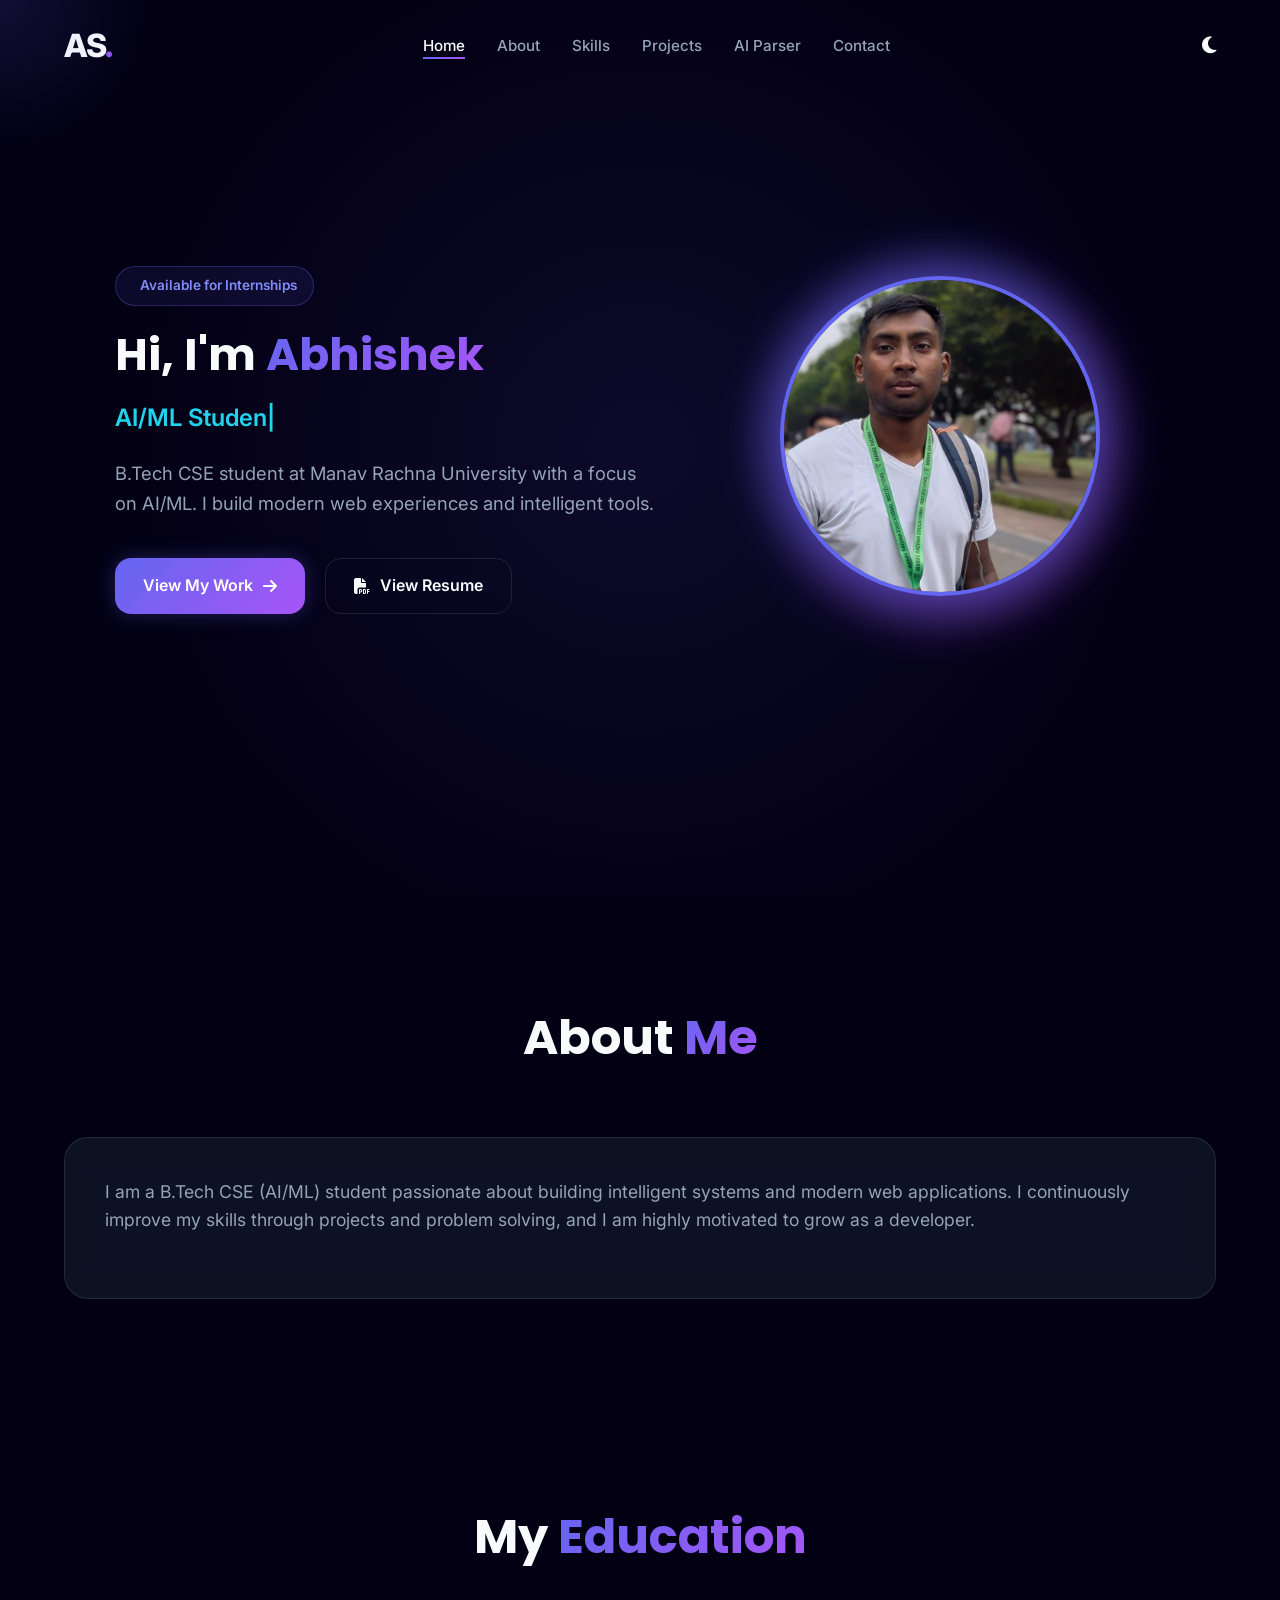
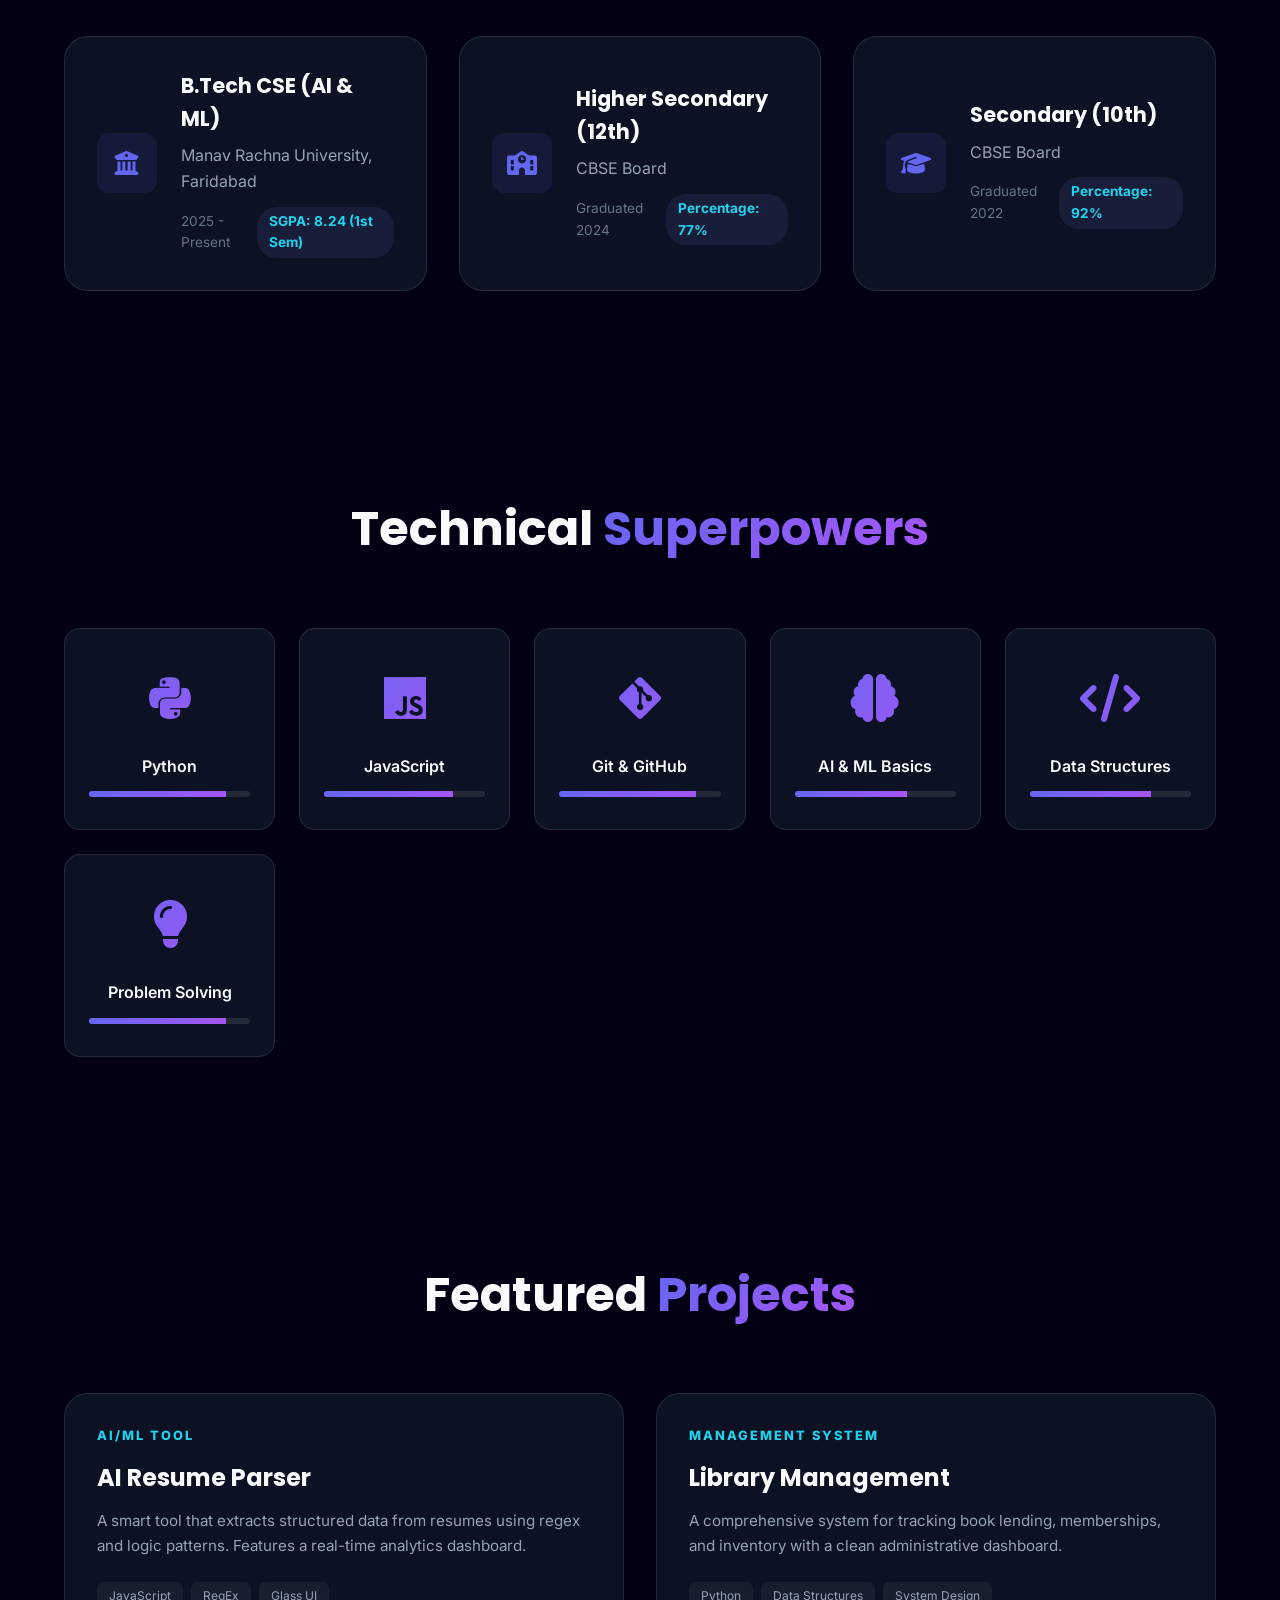
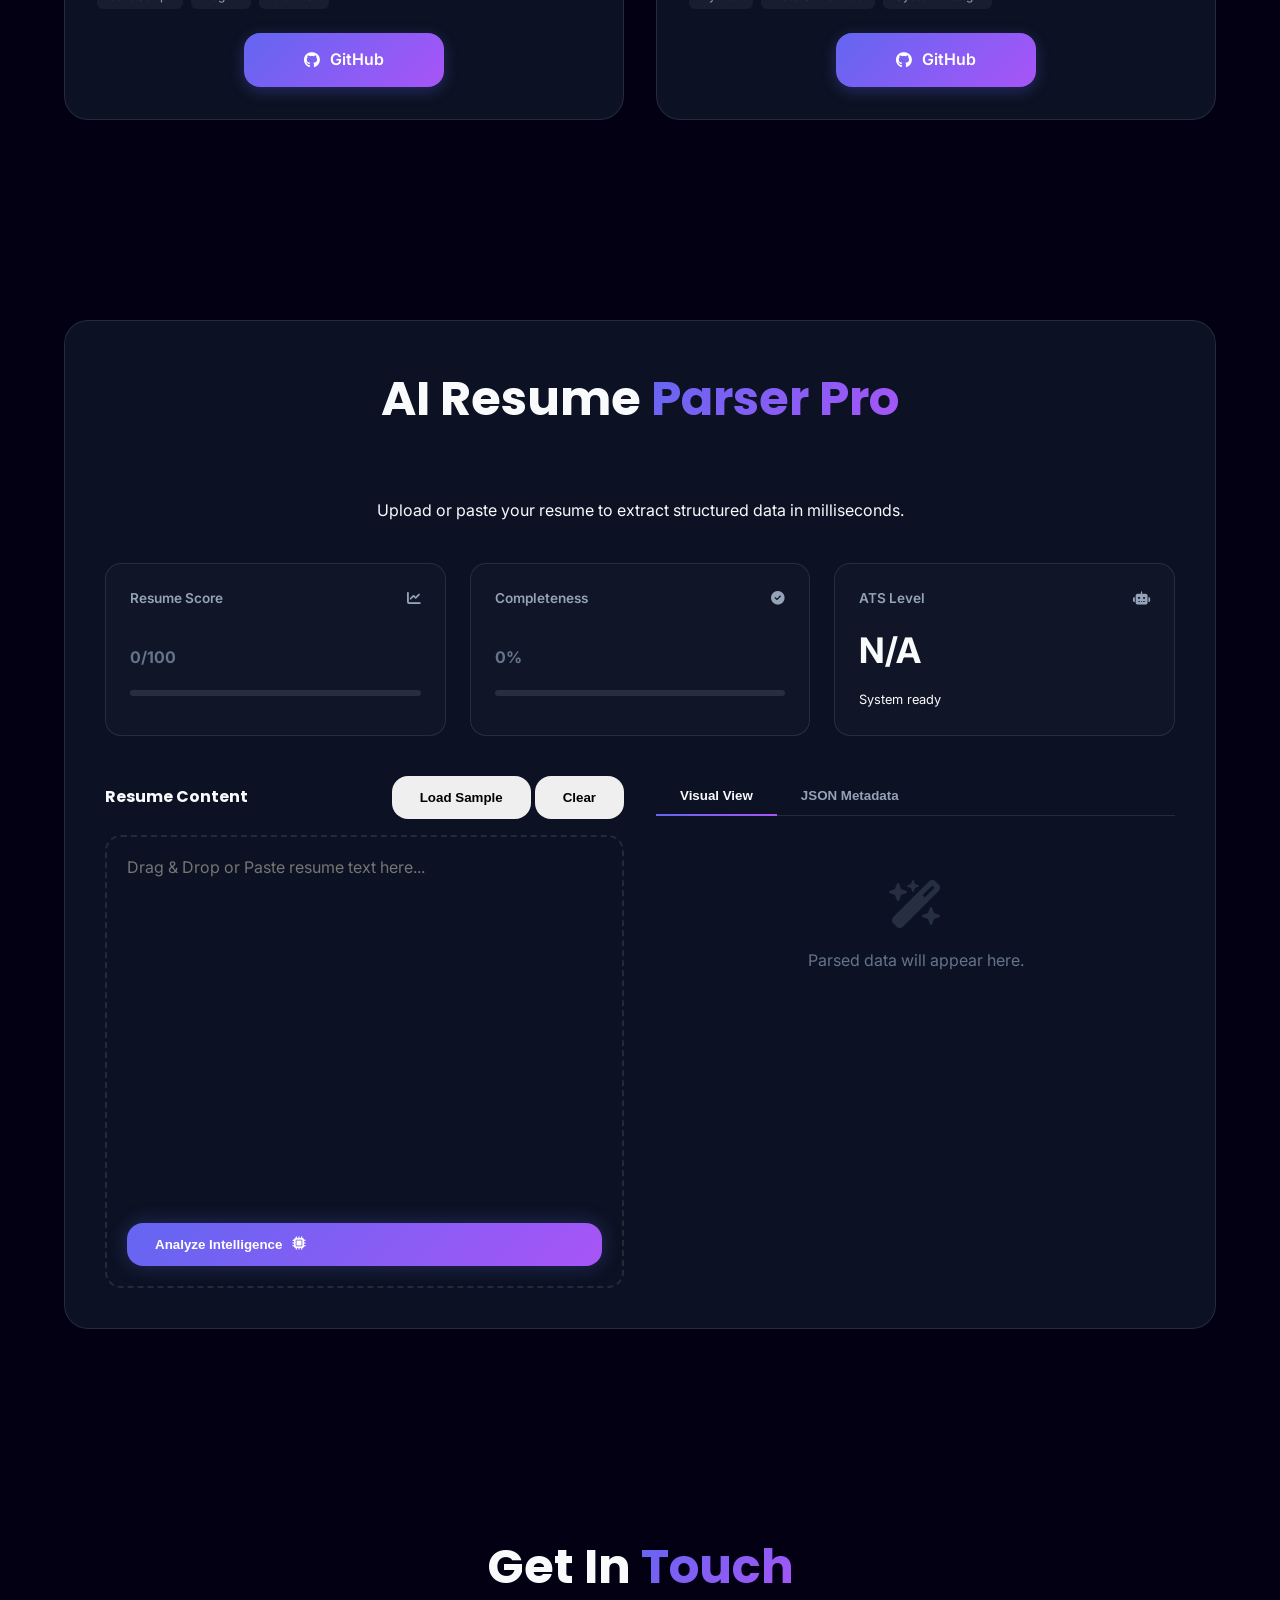
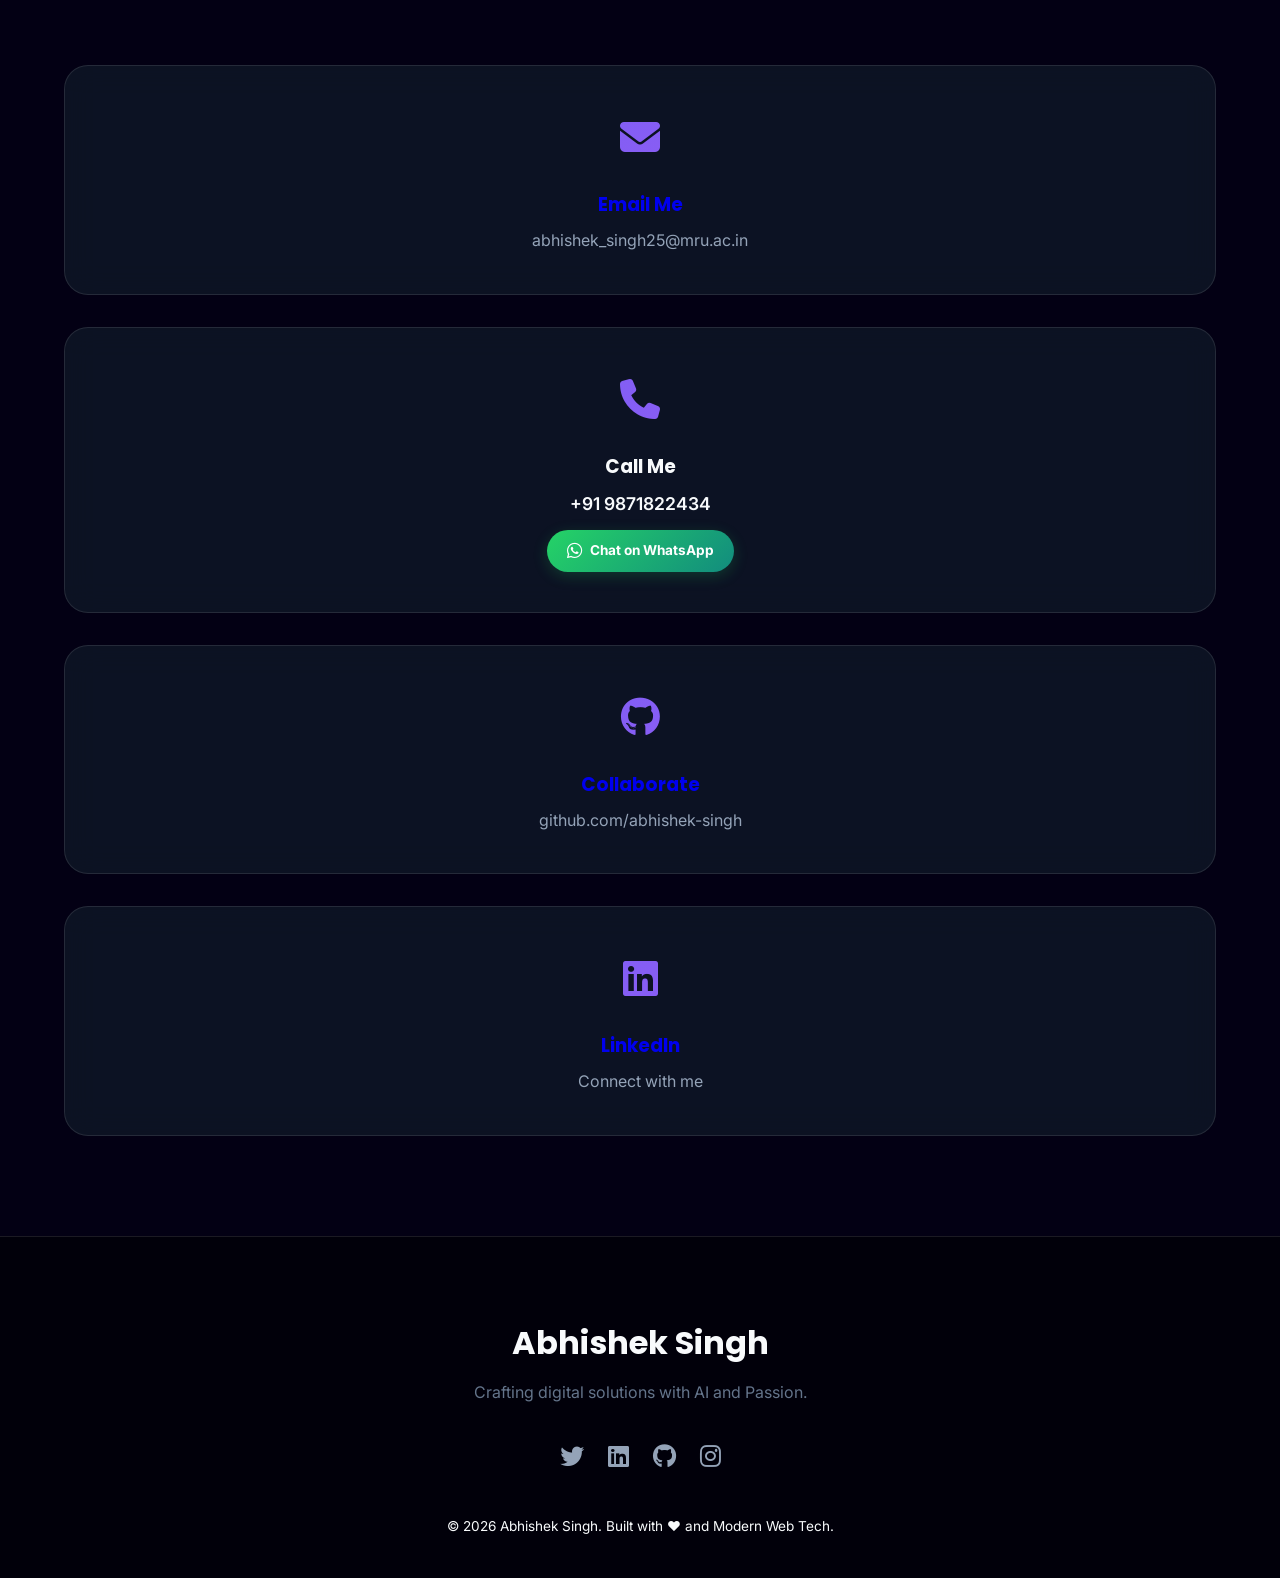
==== commit 0bb7796c: "updated portfolio" ====
--- a/index.html
+++ b/index.html
@@ -327,7 +327,10 @@
                         <div class="contact-icon"><i class="fas fa-phone"></i></div>
                         <div class="contact-info">
                             <h3>Call Me</h3>
-                            <p>+91 9871822434</p>
+                            <a href="tel:+919871822434" class="contact-link">+91 9871822434</a>
+                            <a href="https://wa.me/919871822434" target="_blank" class="whatsapp-btn">
+                                <i class="fab fa-whatsapp"></i> Chat on WhatsApp
+                            </a>
                         </div>
                     </div>
                     <a href="https://github.com/abhishek-singh" target="_blank"
@@ -336,6 +339,14 @@
                         <div class="contact-info">
                             <h3>Collaborate</h3>
                             <p>github.com/abhishek-singh</p>
+                        </div>
+                    </a>
+                    <a href="https://www.linkedin.com/in/abhishek-singh-a3a9263a6" target="_blank"
+                        class="contact-card glass-effect reveal">
+                        <div class="contact-icon"><i class="fab fa-linkedin"></i></div>
+                        <div class="contact-info">
+                            <h3>LinkedIn</h3>
+                            <p>Connect with me</p>
                         </div>
                     </a>
                 </div>
@@ -350,7 +361,7 @@
                 <p class="footer-desc">Crafting digital solutions with AI and Passion.</p>
                 <div class="social-links">
                     <a href="#" class="social-link"><i class="fab fa-twitter"></i></a>
-                    <a href="#" class="social-link"><i class="fab fa-linkedin"></i></a>
+                    <a href="https://www.linkedin.com/in/abhishek-singh-a3a9263a6" target="_blank" class="social-link"><i class="fab fa-linkedin"></i></a>
                     <a href="#" class="social-link"><i class="fab fa-github"></i></a>
                     <a href="#" class="social-link"><i class="fab fa-instagram"></i></a>
                 </div>
--- a/style.css
+++ b/style.css
@@ -728,8 +728,48 @@
 }
 
 .contact-card:hover {
-    transform: translateY(-8px);
+    transform: translateY(-10px) scale(1.02);
     border-color: var(--primary);
+    background: rgba(99, 102, 241, 0.08);
+    box-shadow: 0 20px 40px rgba(0, 0, 0, 0.4), 0 0 20px rgba(99, 102, 241, 0.15);
+    cursor: pointer;
+}
+
+.contact-link {
+    display: block;
+    color: var(--text-main);
+    text-decoration: none;
+    font-size: 1.1rem;
+    font-weight: 600;
+    margin-bottom: 12px;
+    transition: var(--transition-fast);
+    cursor: pointer;
+}
+
+.whatsapp-btn {
+    display: inline-flex;
+    align-items: center;
+    gap: 8px;
+    padding: 10px 20px;
+    background: linear-gradient(135deg, #25D366 0%, #128C7E 100%);
+    color: white;
+    border-radius: 50px;
+    text-decoration: none;
+    font-size: 0.85rem;
+    font-weight: 700;
+    transition: var(--transition-base);
+    box-shadow: 0 4px 15px rgba(37, 211, 102, 0.2);
+    cursor: pointer;
+}
+
+.whatsapp-btn:hover {
+    transform: translateY(-3px);
+    box-shadow: 0 8px 20px rgba(37, 211, 102, 0.4);
+    filter: brightness(1.1);
+}
+
+.whatsapp-btn i {
+    font-size: 1.1rem;
 }
 
 .contact-icon {
@@ -775,8 +815,10 @@
 }
 
 .social-link:hover {
-    color: var(--primary);
-    transform: translateY(-4px);
+    color: var(--primary-light);
+    transform: translateY(-5px) scale(1.2);
+    filter: drop-shadow(0 0 8px var(--primary));
+    cursor: pointer;
 }
 
 /* Scroll to Top */
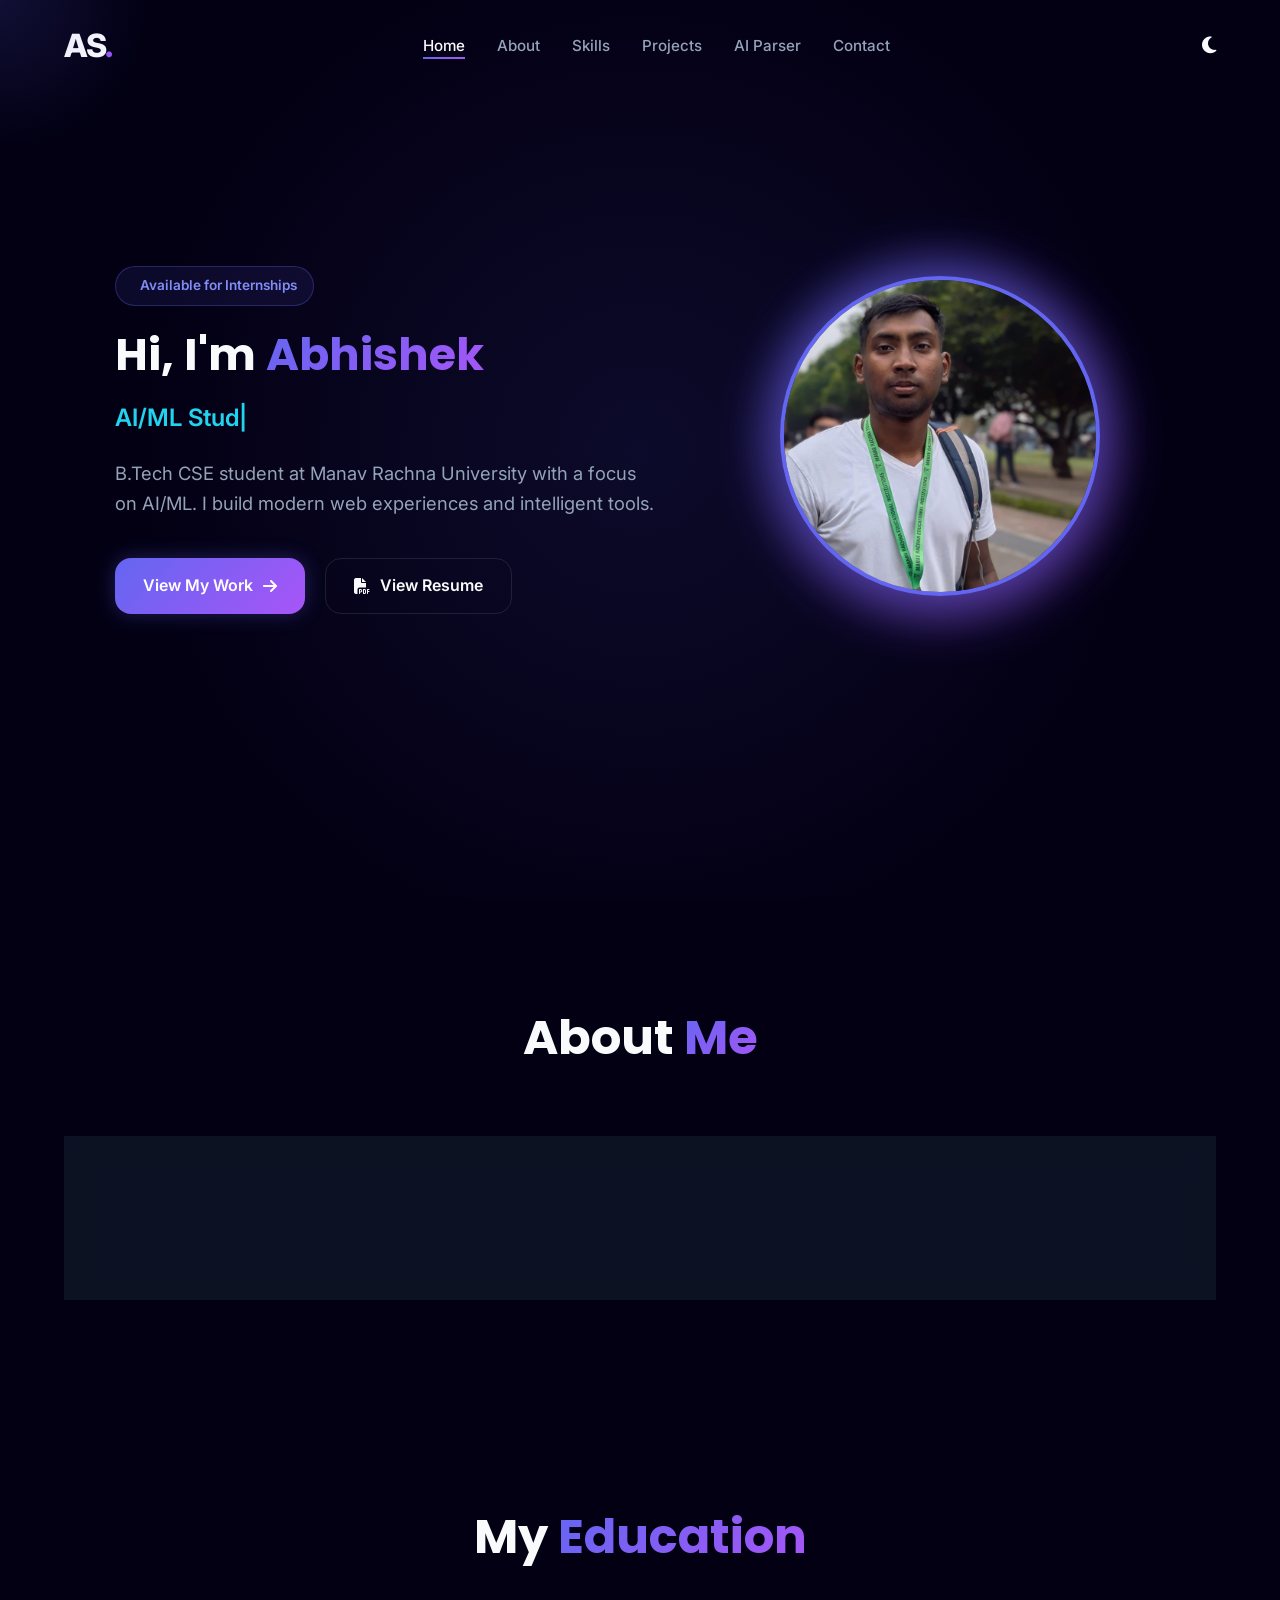
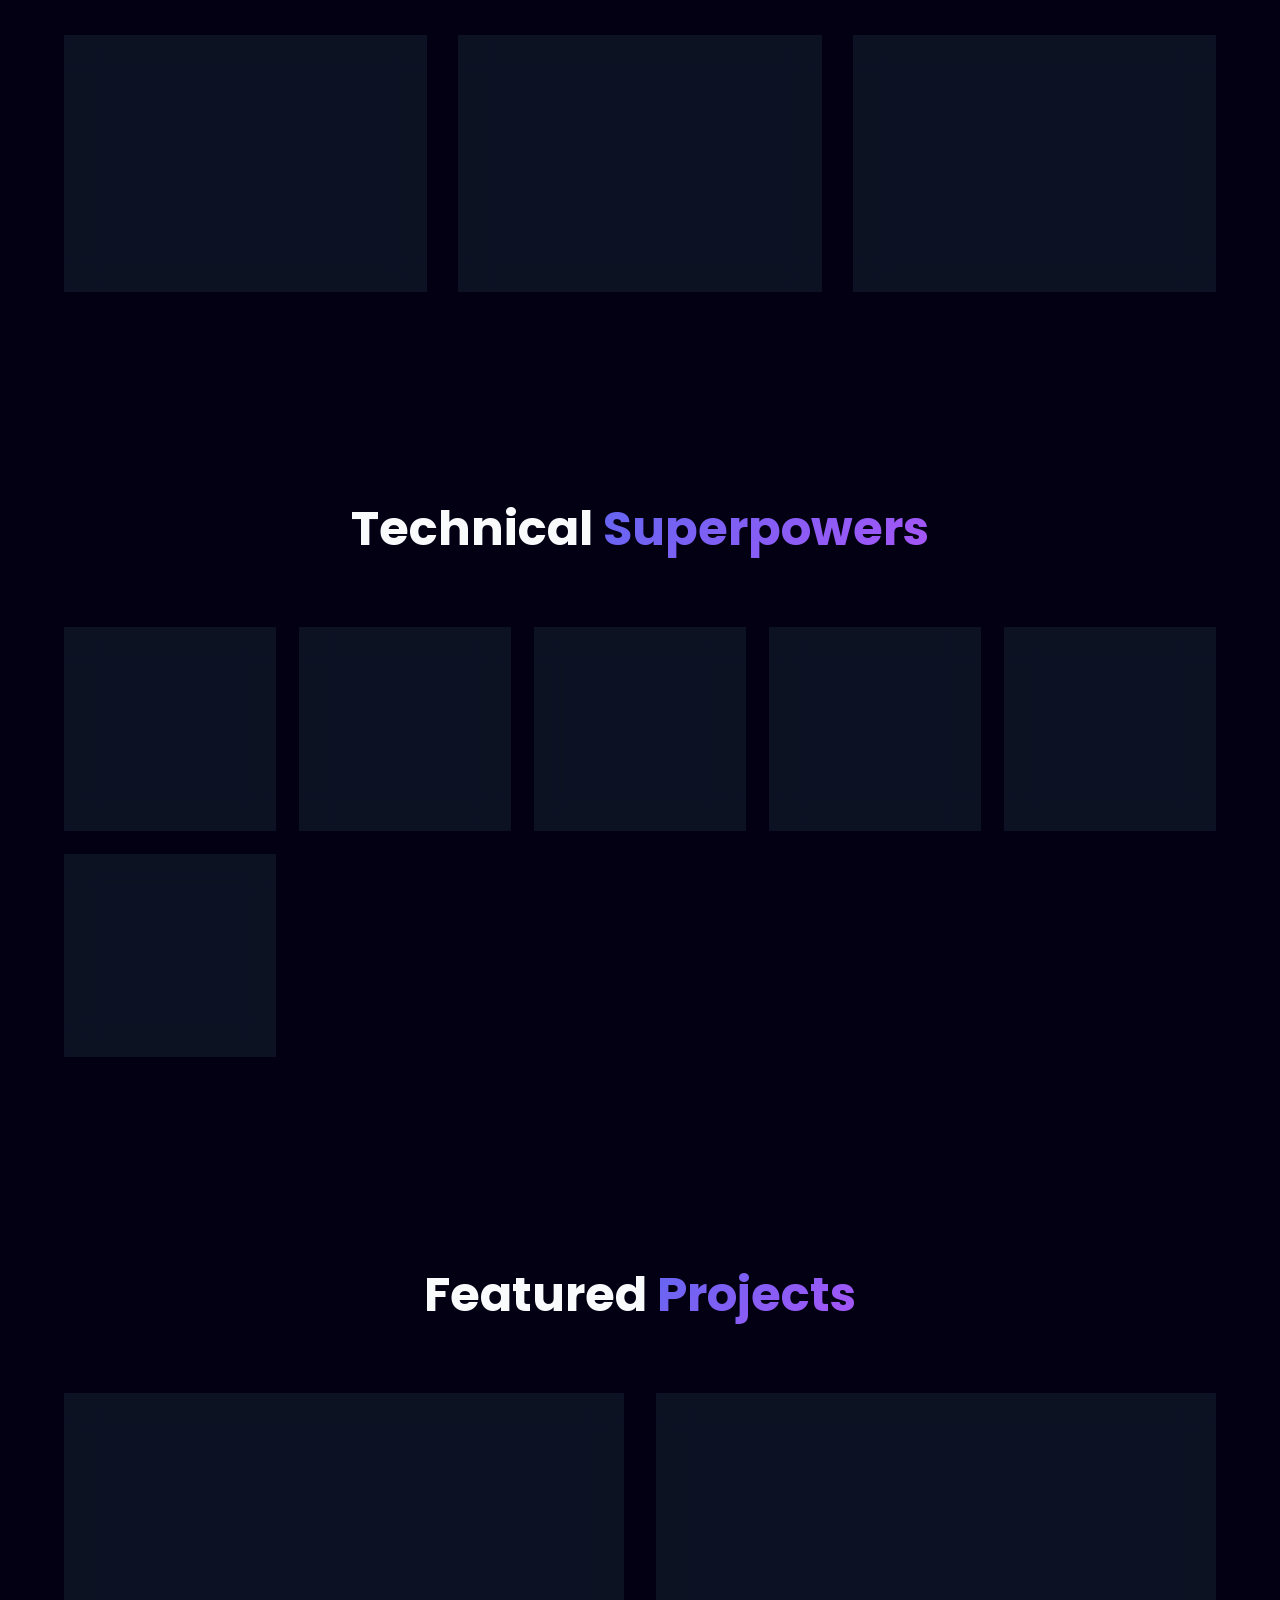
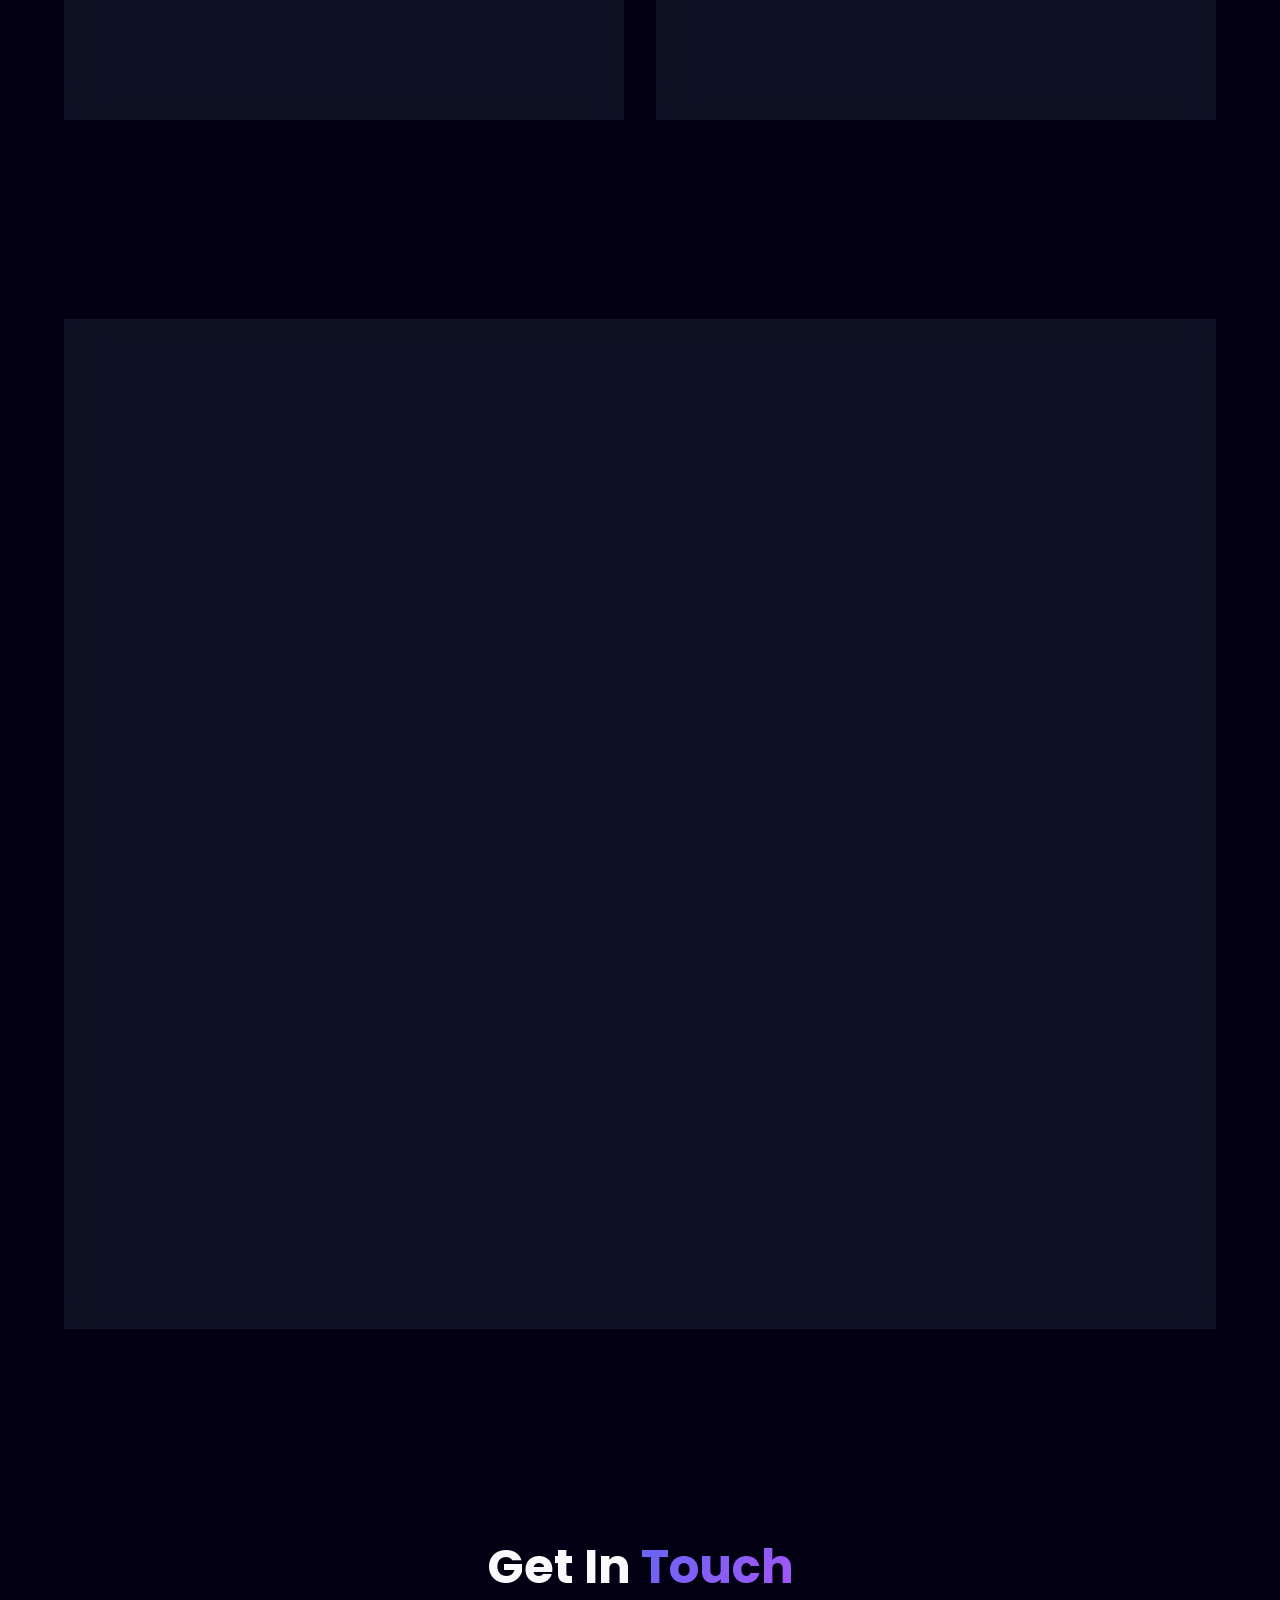
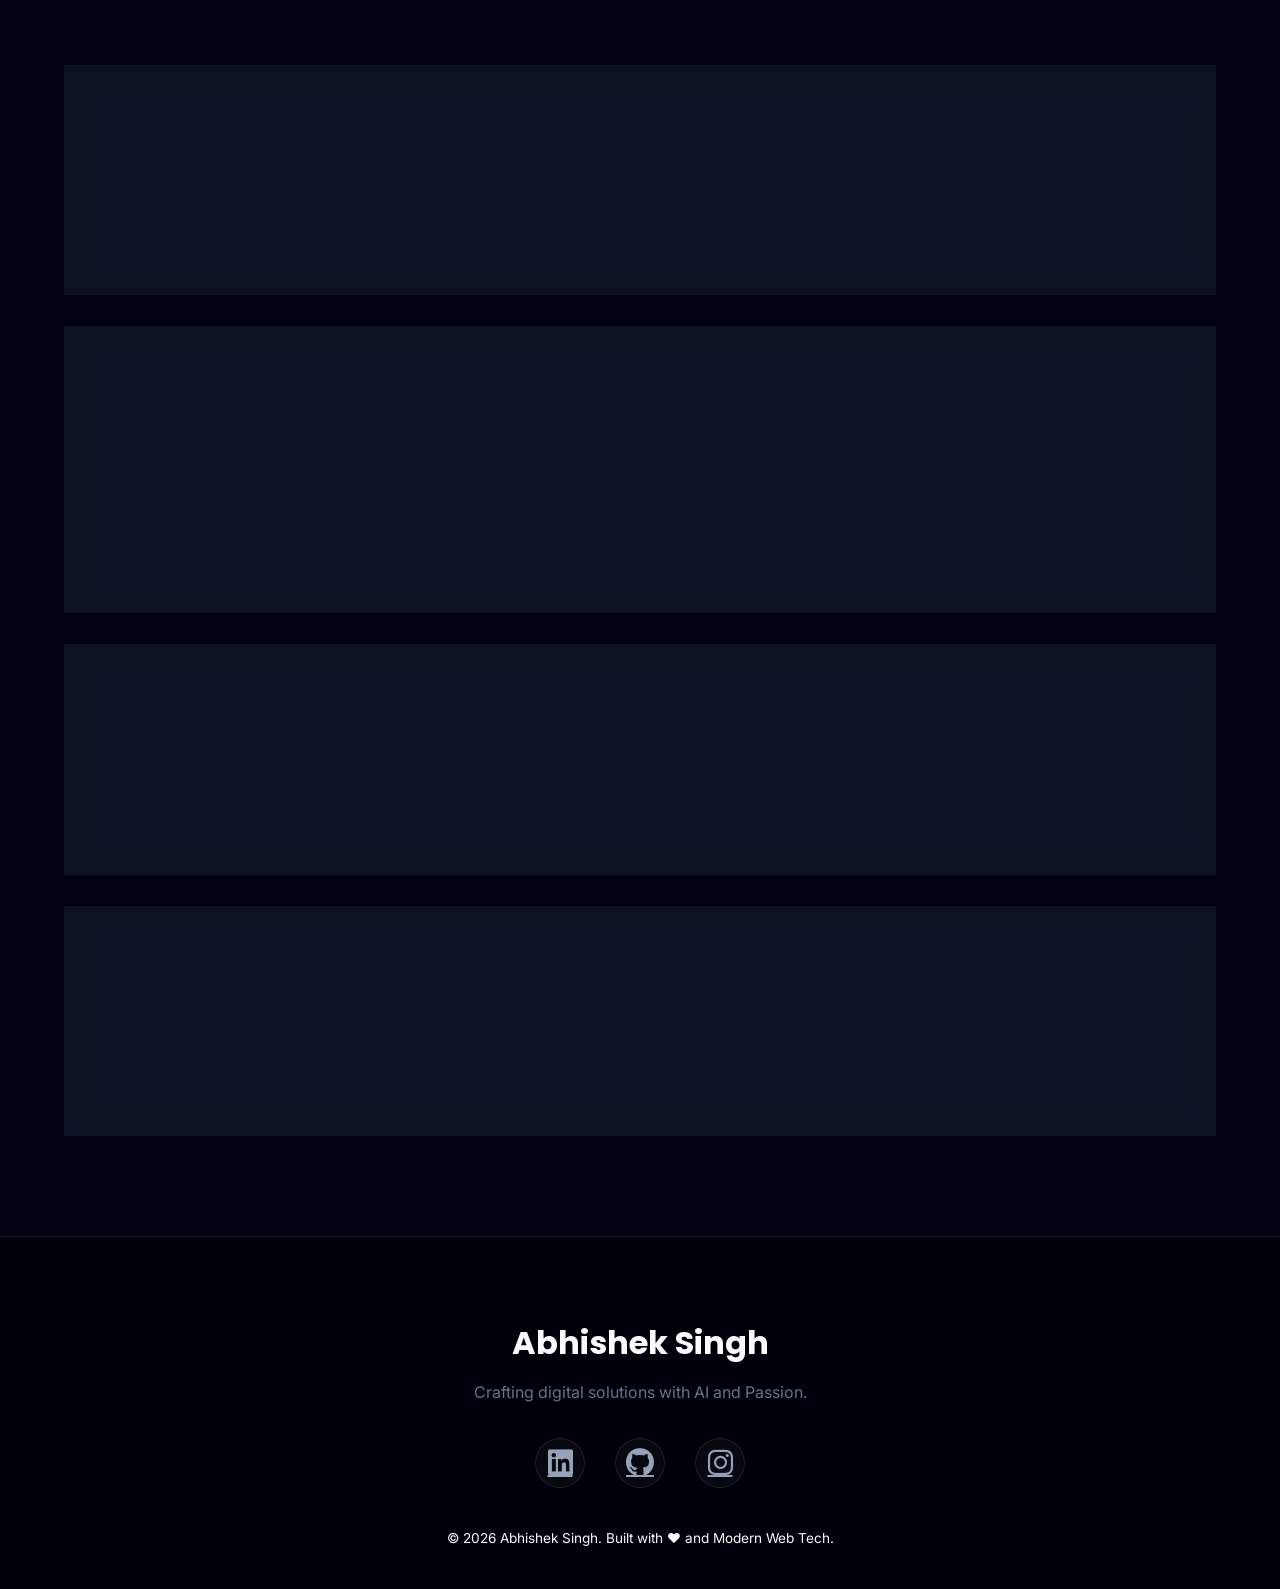
==== commit 70e86bb6: "updated portfolio" ====
--- a/index.html
+++ b/index.html
@@ -207,7 +207,7 @@
                                 <span class="tech-tag">Glass UI</span>
                             </div>
                             <div class="project-links">
-                                <a href="https://github.com/abhishek-singh" target="_blank" class="btn btn-primary btn-centered"><i class="fab fa-github"></i> GitHub</a>
+                                <a href="https://github.com/Abhishek-singh-9" target="_blank" rel="noopener noreferrer" class="btn btn-primary btn-centered"><i class="fab fa-github"></i> GitHub</a>
                             </div>
                         </div>
                     </div>
@@ -224,7 +224,7 @@
                                 <span class="tech-tag">System Design</span>
                             </div>
                             <div class="project-links">
-                                <a href="https://github.com/abhishek-singh" target="_blank" class="btn btn-primary btn-centered"><i class="fab fa-github"></i> GitHub</a>
+                                <a href="https://github.com/Abhishek-singh-9" target="_blank" rel="noopener noreferrer" class="btn btn-primary btn-centered"><i class="fab fa-github"></i> GitHub</a>
                             </div>
                         </div>
                     </div>
@@ -333,16 +333,16 @@
                             </a>
                         </div>
                     </div>
-                    <a href="https://github.com/abhishek-singh" target="_blank"
-                        class="contact-card glass-effect reveal">
+                    <a href="https://github.com/Abhishek-singh-9" target="_blank" rel="noopener noreferrer"
+                        class="contact-card glass-effect reveal" aria-label="GitHub">
                         <div class="contact-icon"><i class="fab fa-github"></i></div>
                         <div class="contact-info">
                             <h3>Collaborate</h3>
-                            <p>github.com/abhishek-singh</p>
+                            <p>github.com/Abhishek-singh-9</p>
                         </div>
                     </a>
-                    <a href="https://www.linkedin.com/in/abhishek-singh-a3a9263a6" target="_blank"
-                        class="contact-card glass-effect reveal">
+                    <a href="https://www.linkedin.com/in/abhishek-singh-a3a9263a6" target="_blank" rel="noopener noreferrer"
+                        class="contact-card glass-effect reveal" aria-label="LinkedIn">
                         <div class="contact-icon"><i class="fab fa-linkedin"></i></div>
                         <div class="contact-info">
                             <h3>LinkedIn</h3>
@@ -360,10 +360,9 @@
                 <h2>Abhishek <span>Singh</span></h2>
                 <p class="footer-desc">Crafting digital solutions with AI and Passion.</p>
                 <div class="social-links">
-                    <a href="#" class="social-link"><i class="fab fa-twitter"></i></a>
-                    <a href="https://www.linkedin.com/in/abhishek-singh-a3a9263a6" target="_blank" class="social-link"><i class="fab fa-linkedin"></i></a>
-                    <a href="#" class="social-link"><i class="fab fa-github"></i></a>
-                    <a href="#" class="social-link"><i class="fab fa-instagram"></i></a>
+                    <a href="https://www.linkedin.com/in/abhishek-singh-a3a9263a6" target="_blank" rel="noopener noreferrer" class="social-link" aria-label="LinkedIn"><i class="fab fa-linkedin"></i></a>
+                    <a href="https://github.com/Abhishek-singh-9" target="_blank" rel="noopener noreferrer" class="social-link" aria-label="GitHub"><i class="fab fa-github"></i></a>
+                    <a href="https://www.instagram.com/_im_abhishek__?igsh=MTBjbmZvYnllcnRodg==" target="_blank" rel="noopener noreferrer" class="social-link" aria-label="Instagram"><i class="fab fa-instagram"></i></a>
                 </div>
                 <p class="text-dim" style="font-size: 0.85rem;">
                     &copy; 2026 Abhishek Singh. Built with ❤️ and Modern Web Tech.
--- a/style.css
+++ b/style.css
@@ -804,21 +804,39 @@
 .social-links {
     display: flex;
     justify-content: center;
-    gap: 24px;
+    gap: 30px;
     margin-bottom: 40px;
 }
 
 .social-link {
-    font-size: 1.5rem;
+    font-size: 1.8rem;
     color: var(--text-muted);
-    transition: var(--transition-base);
+    transition: all 0.3s cubic-bezier(0.4, 0, 0.2, 1);
+    display: inline-flex;
+    align-items: center;
+    justify-content: center;
+    width: 50px;
+    height: 50px;
+    border-radius: 50%;
+    background: rgba(255, 255, 255, 0.03);
+    border: 1px solid var(--border-glass);
 }
 
 .social-link:hover {
-    color: var(--primary-light);
-    transform: translateY(-5px) scale(1.2);
-    filter: drop-shadow(0 0 8px var(--primary));
+    color: var(--text-main);
+    transform: translateY(-8px) scale(1.15);
+    background: var(--gradient-1);
+    border-color: transparent;
+    box-shadow: 0 10px 20px rgba(99, 102, 241, 0.3), 0 0 15px rgba(99, 102, 241, 0.2);
     cursor: pointer;
+}
+
+.social-link i {
+    transition: transform 0.3s ease;
+}
+
+.social-link:hover i {
+    transform: scale(1.1);
 }
 
 /* Scroll to Top */
